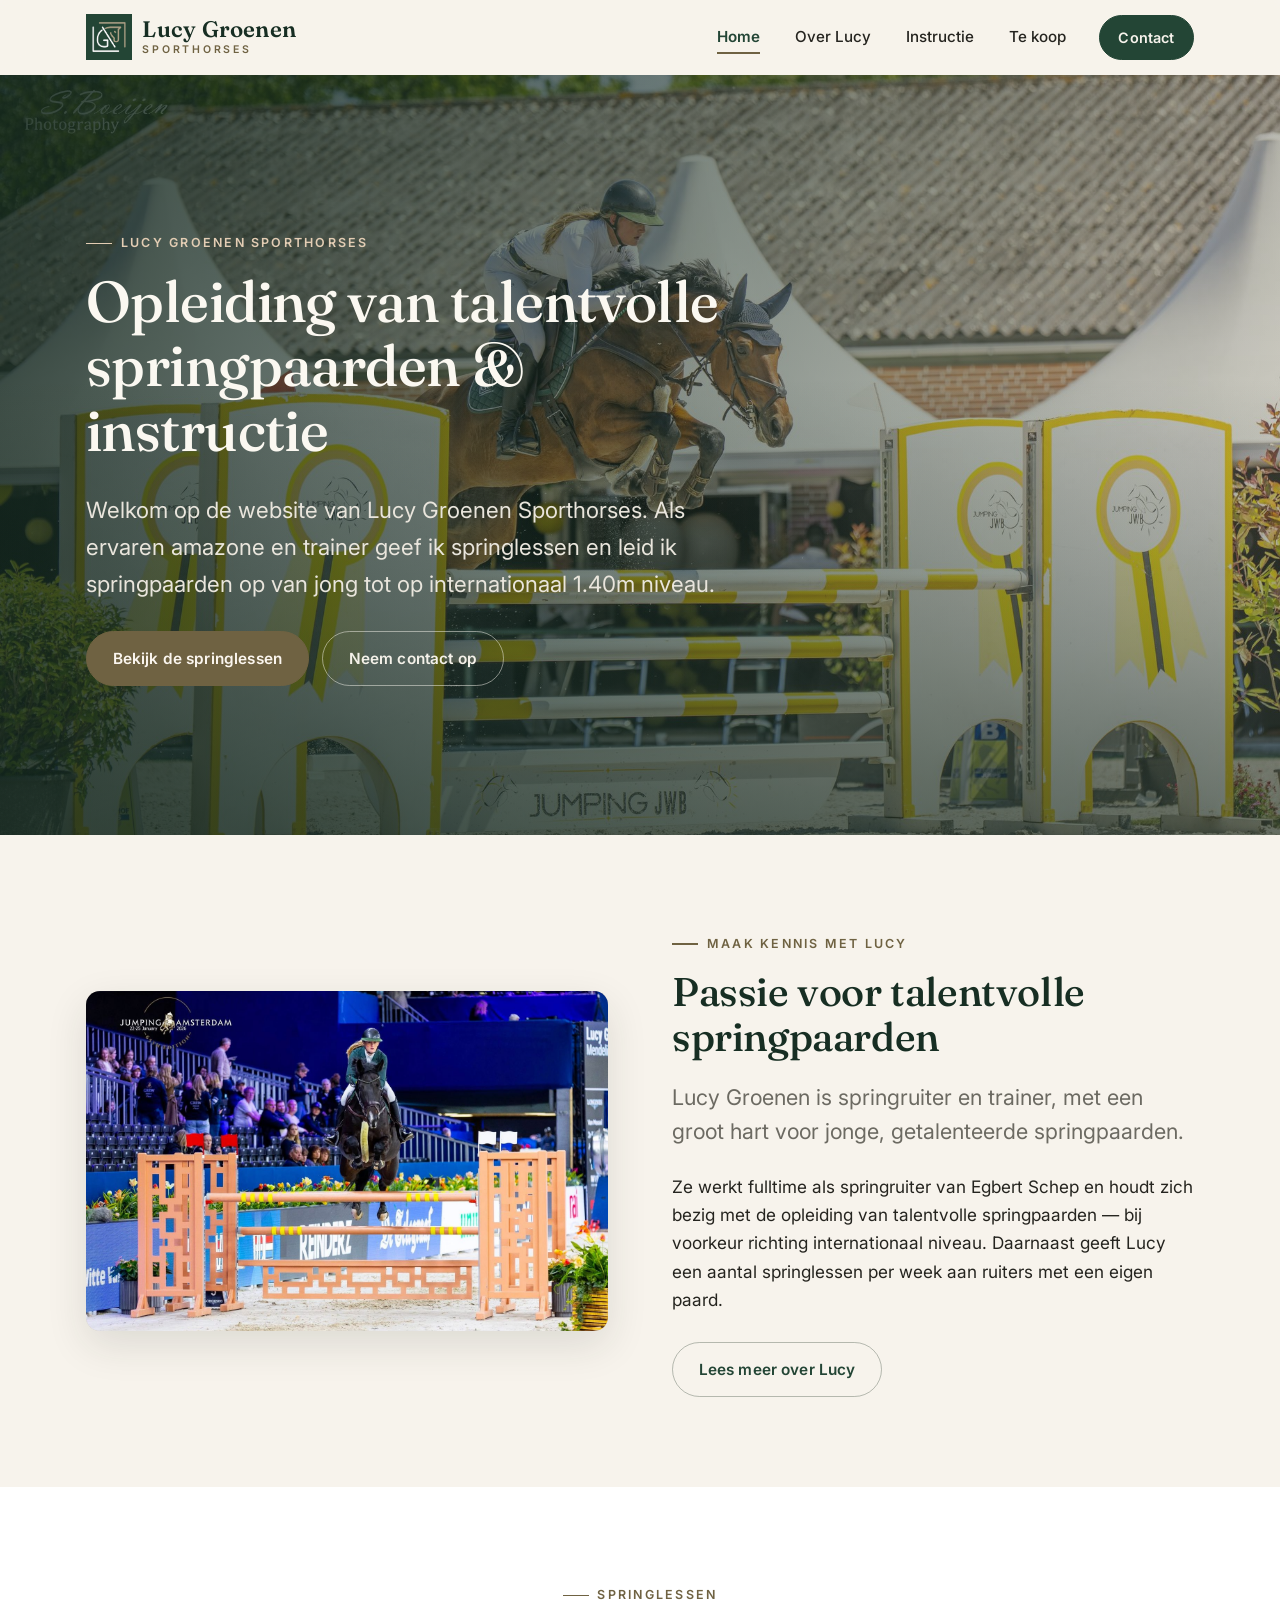
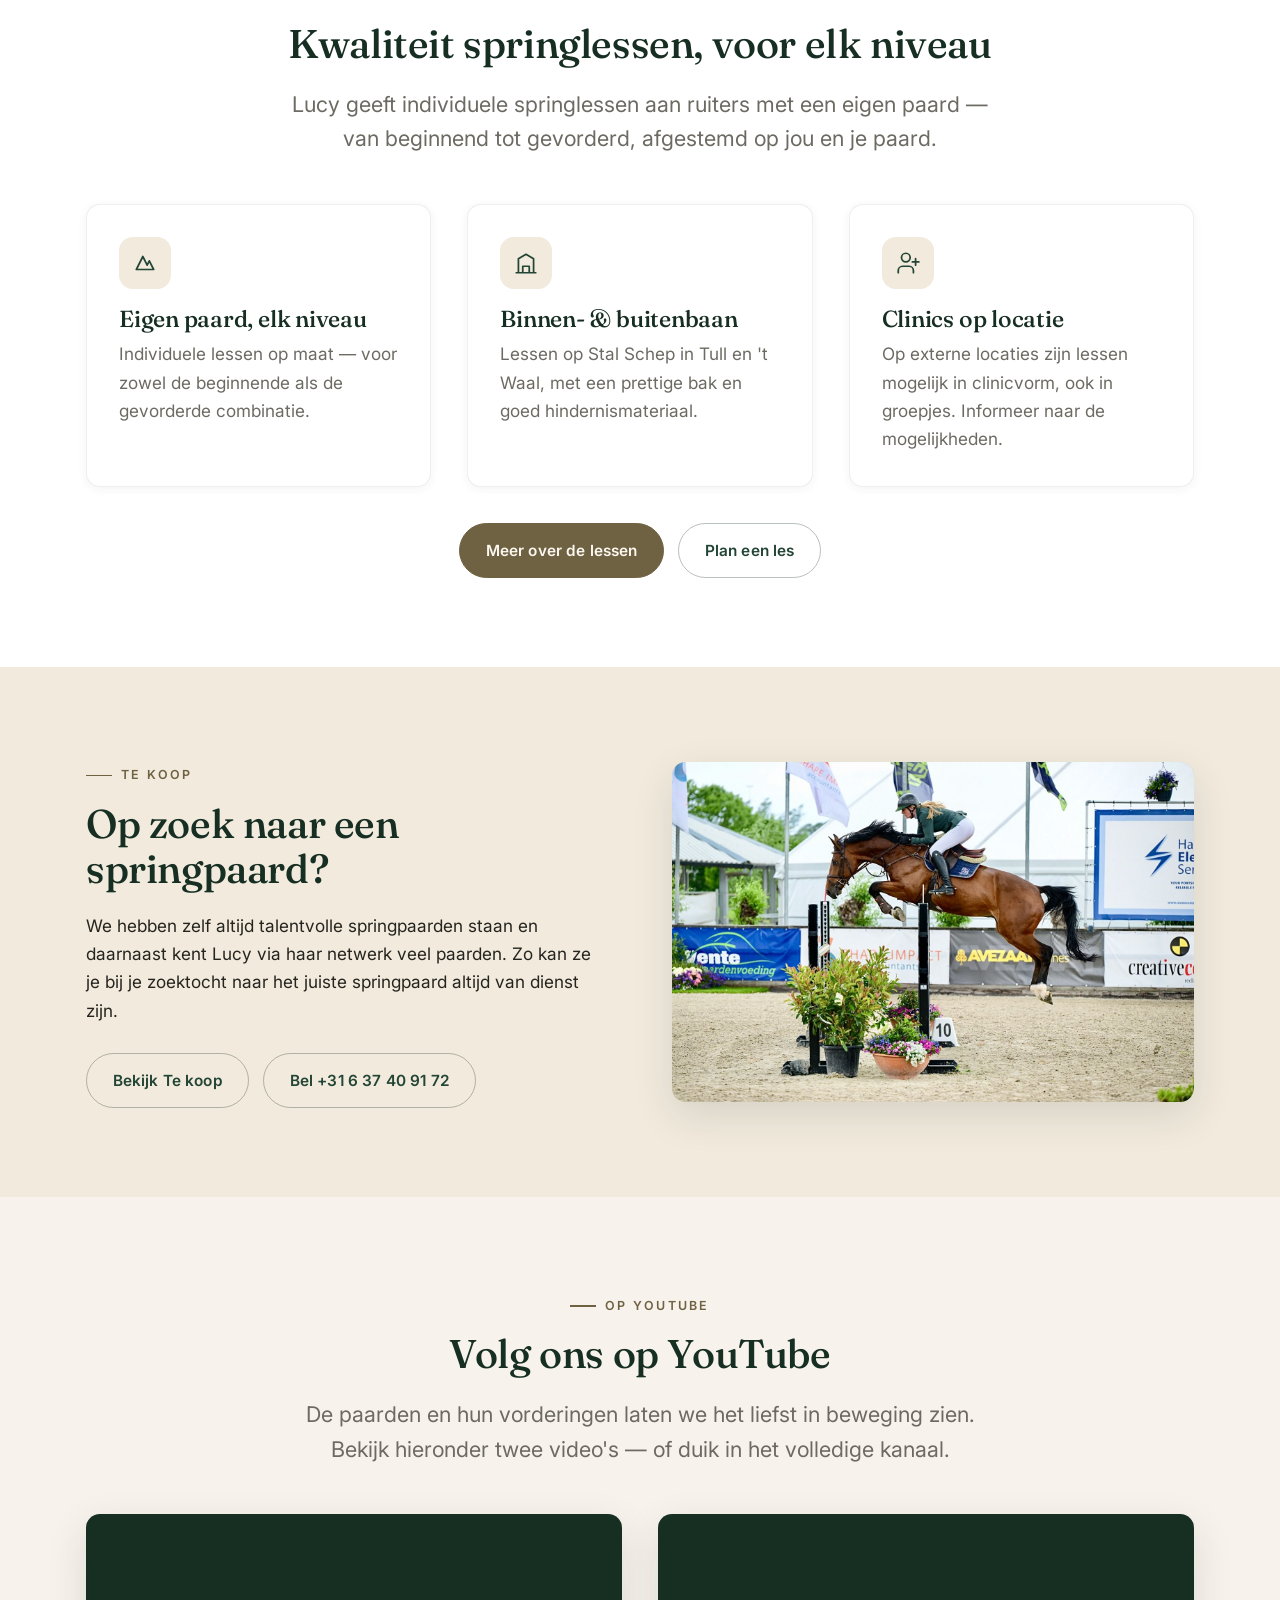
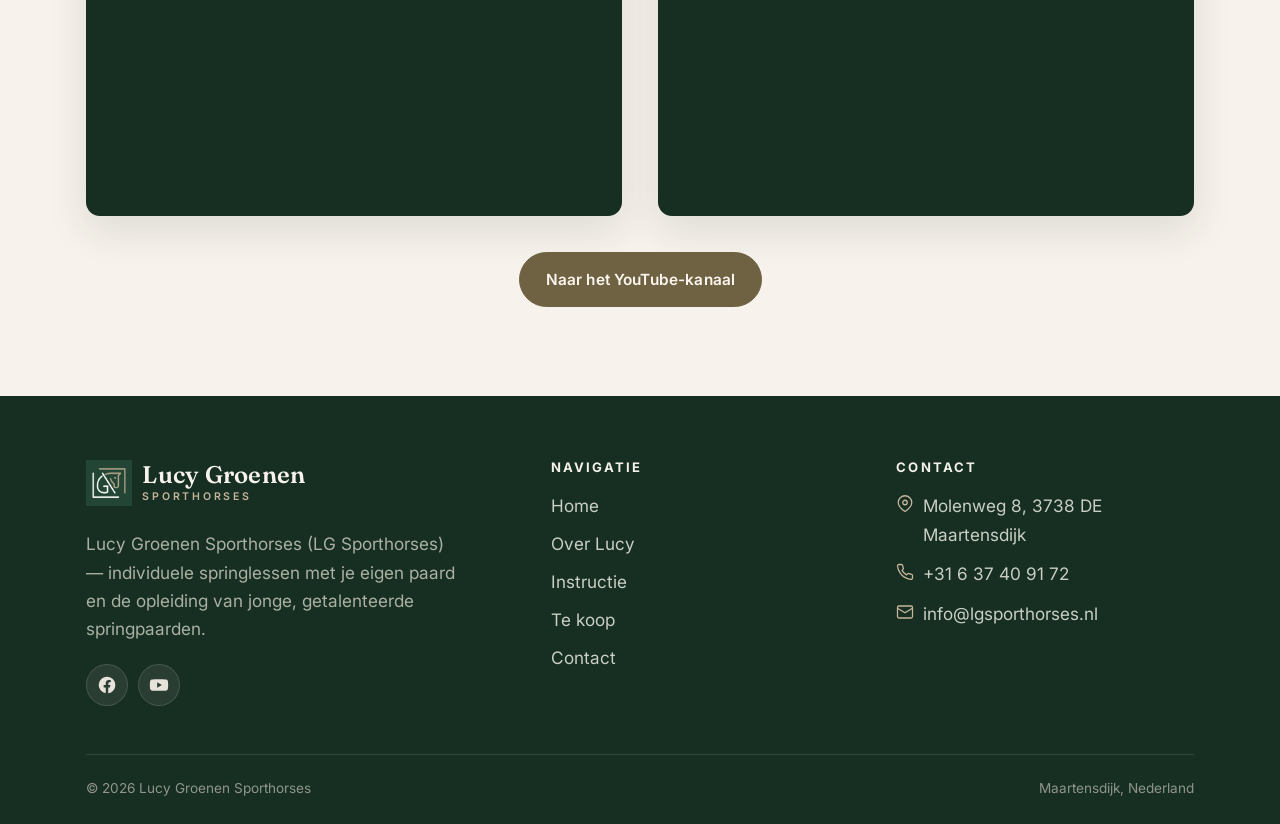
==== index.html @ f98747b1 "Homepagina: twee YouTube-video's ingebed (direct afspeelbaar) YouTube-kaart vervangen door een 'Volg" ====
<!DOCTYPE html>
<html lang="nl">
<head>
  <meta charset="UTF-8" />
  <meta name="viewport" content="width=device-width, initial-scale=1.0" />
  <title>Lucy Groenen Sporthorses — Springlessen met je eigen paard</title>
  <meta name="description" content="Lucy Groenen Sporthorses (LG Sporthorses): individuele springlessen voor ruiters met een eigen paard, op elk niveau. Lessen op Stal Schep in Tull en 't Waal en clinics op locatie." />
  <meta name="theme-color" content="#234535" />
  <link rel="icon" type="image/png" sizes="64x64" href="images/favicon-64.png" />
  <link rel="icon" type="image/png" sizes="512x512" href="images/icon-512.png" />
  <link rel="apple-touch-icon" href="images/apple-touch-icon.png" />
  <script>document.documentElement.classList.add("js");</script>
  <link rel="preconnect" href="https://fonts.googleapis.com" />
  <link rel="preconnect" href="https://fonts.gstatic.com" crossorigin />
  <link href="https://fonts.googleapis.com/css2?family=Fraunces:opsz,wght@9..144,400;9..144,500;9..144,600&family=Inter:wght@400;500;600;700&display=swap" rel="stylesheet" />
  <link rel="stylesheet" href="css/style.css" />
</head>
<body data-page="home">
  <a class="skip-link" href="#main">Direct naar de inhoud</a>

  <!-- ===== Header ===== -->
  <header class="site-header">
    <div class="container">
      <nav class="nav" aria-label="Hoofdnavigatie">
        <a class="brand" href="index.html" aria-label="Lucy Groenen Sporthorses — home">
          <span class="brand__mark"><img src="images/logo-mark.png" alt="" width="46" height="46" /></span>
          <span class="brand__text">
            <span class="brand__name">Lucy Groenen</span>
            <span class="brand__tag">Sporthorses</span>
          </span>
        </a>
        <button class="nav-toggle" aria-expanded="false" aria-controls="primary-nav" aria-label="Menu openen/sluiten">
          <span></span><span></span><span></span>
        </button>
        <ul class="nav-links" id="primary-nav">
          <li><a href="index.html" aria-current="page">Home</a></li>
          <li><a href="over-lucy.html">Over Lucy</a></li>
          <li><a href="instructie.html">Instructie</a></li>
          <li><a href="te-koop.html">Te koop</a></li>
          <li class="nav-cta"><a class="btn" href="contact.html">Contact</a></li>
        </ul>
      </nav>
    </div>
  </header>

  <main id="main">
    <!-- ===== Hero ===== -->
    <section class="hero">
      <div class="hero__bg" aria-hidden="true"></div>
      <div class="container">
        <div class="hero__inner">
          <span class="eyebrow">Lucy Groenen Sporthorses</span>
          <h1>Opleiding van talentvolle springpaarden &amp; instructie</h1>
          <p class="hero__sub">
            Welkom op de website van Lucy Groenen Sporthorses. Als ervaren
            amazone en trainer geef ik springlessen en leid ik springpaarden op
            van jong tot op internationaal 1.40m niveau.
          </p>
          <div class="btn-row">
            <a class="btn btn--leather" href="instructie.html">Bekijk de springlessen</a>
            <a class="btn btn--on-dark btn--ghost" href="contact.html">Neem contact op</a>
          </div>
        </div>
      </div>
    </section>

    <!-- ===== Welkom / kennismaken ===== -->
    <section class="section section--cream">
      <div class="container">
        <div class="split">
          <div class="split__media reveal">
            <img src="images/home-welkom.jpg" alt="Lucy Groenen springt met haar paard" loading="lazy" />
          </div>
          <div class="reveal">
            <span class="eyebrow">Maak kennis met Lucy</span>
            <h2>Passie voor talentvolle springpaarden</h2>
            <p class="lead">
              Lucy Groenen is springruiter en trainer, met een groot hart voor
              jonge, getalenteerde springpaarden.
            </p>
            <p>
              Ze werkt fulltime als springruiter van Egbert Schep en houdt zich
              bezig met de opleiding van talentvolle springpaarden — bij voorkeur
              richting internationaal niveau. Daarnaast geeft Lucy een aantal
              springlessen per week aan ruiters met een eigen paard.
            </p>
            <div class="btn-row">
              <a class="btn btn--ghost" href="over-lucy.html">Lees meer over Lucy</a>
            </div>
          </div>
        </div>
      </div>
    </section>

    <!-- ===== Springlessen (kern) ===== -->
    <section class="section section--paper">
      <div class="container">
        <div class="section-head section-head--center">
          <span class="eyebrow">Springlessen</span>
          <h2>Kwaliteit springlessen, voor elk niveau</h2>
          <p class="lead" style="margin-inline:auto;">
            Lucy geeft individuele springlessen aan ruiters met een eigen paard —
            van beginnend tot gevorderd, afgestemd op jou en je paard.
          </p>
        </div>

        <div class="grid grid--3">
          <div class="card reveal">
            <div class="card__icon" aria-hidden="true">
              <svg viewBox="0 0 24 24" fill="none" stroke="currentColor" stroke-width="1.6" stroke-linecap="round" stroke-linejoin="round"><path d="M4 18 10 6l4 8 2-4 4 8z"/></svg>
            </div>
            <h3>Eigen paard, elk niveau</h3>
            <p>Individuele lessen op maat — voor zowel de beginnende als de gevorderde combinatie.</p>
          </div>
          <div class="card reveal">
            <div class="card__icon" aria-hidden="true">
              <svg viewBox="0 0 24 24" fill="none" stroke="currentColor" stroke-width="1.6" stroke-linecap="round" stroke-linejoin="round"><path d="M3 21h18M5 21V8l7-4 7 4v13M9 21v-6h6v6"/></svg>
            </div>
            <h3>Binnen- &amp; buitenbaan</h3>
            <p>Lessen op Stal Schep in Tull en 't Waal, met een prettige bak en goed hindernismateriaal.</p>
          </div>
          <div class="card reveal">
            <div class="card__icon" aria-hidden="true">
              <svg viewBox="0 0 24 24" fill="none" stroke="currentColor" stroke-width="1.6" stroke-linecap="round" stroke-linejoin="round"><path d="M17 21v-2a4 4 0 0 0-4-4H7a4 4 0 0 0-4 4v2"/><circle cx="10" cy="7" r="4"/><path d="M19 8v6M22 11h-6"/></svg>
            </div>
            <h3>Clinics op locatie</h3>
            <p>Op externe locaties zijn lessen mogelijk in clinicvorm, ook in groepjes. Informeer naar de mogelijkheden.</p>
          </div>
        </div>

        <div class="btn-row" style="justify-content:center;margin-top:2.25rem;">
          <a class="btn btn--leather" href="instructie.html">Meer over de lessen</a>
          <a class="btn btn--ghost" href="contact.html">Plan een les</a>
        </div>
      </div>
    </section>

    <!-- ===== Te koop teaser ===== -->
    <section class="section section--sand">
      <div class="container">
        <div class="split">
          <div class="reveal">
            <span class="eyebrow">Te koop</span>
            <h2>Op zoek naar een springpaard?</h2>
            <p>
              We hebben zelf altijd talentvolle springpaarden staan en daarnaast
              kent Lucy via haar netwerk veel paarden. Zo kan ze je bij je
              zoektocht naar het juiste springpaard altijd van dienst zijn.
            </p>
            <div class="btn-row">
              <a class="btn btn--ghost" href="te-koop.html">Bekijk Te koop</a>
              <a class="btn btn--ghost" href="tel:+31637409172">Bel +31 6 37 40 91 72</a>
            </div>
          </div>
          <div class="split__media reveal">
            <img src="images/springpaard.jpg" alt="Springpaard van Lucy Groenen Sporthorses" loading="lazy" />
          </div>
        </div>
      </div>
    </section>

    <!-- ===== Video's (YouTube) ===== -->
    <section class="section section--cream">
      <div class="container">
        <div class="section-head section-head--center">
          <span class="eyebrow">Op YouTube</span>
          <h2>Volg ons op YouTube</h2>
          <p class="lead" style="margin-inline:auto;">
            De paarden en hun vorderingen laten we het liefst in beweging zien.
            Bekijk hieronder twee video's — of duik in het volledige kanaal.
          </p>
        </div>
        <div class="grid grid--2">
          <div class="video-embed reveal">
            <iframe src="https://www.youtube-nocookie.com/embed/VXuK4ee8dn8" title="Video van Lucy Groenen Sporthorses" loading="lazy" allow="accelerometer; autoplay; clipboard-write; encrypted-media; gyroscope; picture-in-picture; web-share" referrerpolicy="strict-origin-when-cross-origin" allowfullscreen></iframe>
          </div>
          <div class="video-embed reveal">
            <iframe src="https://www.youtube-nocookie.com/embed/q7jptdClMPs" title="Video van Lucy Groenen Sporthorses" loading="lazy" allow="accelerometer; autoplay; clipboard-write; encrypted-media; gyroscope; picture-in-picture; web-share" referrerpolicy="strict-origin-when-cross-origin" allowfullscreen></iframe>
          </div>
        </div>
        <div class="btn-row" style="justify-content:center;margin-top:2.25rem;">
          <a class="btn btn--leather" href="https://www.youtube.com/channel/UCxO1YDBC5WBD7Ddj9EsSTlw" target="_blank" rel="noopener">Naar het YouTube-kanaal</a>
        </div>
      </div>
    </section>
  </main>

  <!-- ===== Footer ===== -->
  <footer class="site-footer">
    <div class="container">
      <div class="footer-grid">
        <div class="footer-about">
          <span class="brand">
            <span class="brand__mark"><img src="images/logo-mark.png" alt="" width="46" height="46" /></span>
            <span class="brand__text">
              <span class="brand__name">Lucy Groenen</span>
              <span class="brand__tag">Sporthorses</span>
            </span>
          </span>
          <p>
            Lucy Groenen Sporthorses (LG Sporthorses) — individuele springlessen
            met je eigen paard en de opleiding van jonge, getalenteerde
            springpaarden.
          </p>
          <div class="socials">
            <a href="https://www.facebook.com/lucy.groenen" target="_blank" rel="noopener" aria-label="Facebook">
              <svg viewBox="0 0 24 24" fill="currentColor"><path d="M22 12a10 10 0 1 0-11.5 9.9v-7H8v-2.9h2.5V9.8c0-2.5 1.5-3.9 3.8-3.9 1.1 0 2.2.2 2.2.2v2.5h-1.300000000000001c-1.2 0-1.6.8-1.6 1.6v1.9H16l-.4 2.9h-2.1v7A10 10 0 0 0 22 12z"/></svg>
            </a>
            <a href="https://www.youtube.com/channel/UCxO1YDBC5WBD7Ddj9EsSTlw" target="_blank" rel="noopener" aria-label="YouTube">
              <svg viewBox="0 0 24 24" fill="currentColor"><path d="M23 12s0-3.2-.4-4.7a2.5 2.5 0 0 0-1.8-1.8C19.3 5 12 5 12 5s-7.3 0-8.8.5A2.5 2.5 0 0 0 1.4 7.3C1 8.8 1 12 1 12s0 3.2.4 4.7a2.5 2.5 0 0 0 1.8 1.8C4.7 19 12 19 12 19s7.3 0 8.8-.5a2.5 2.5 0 0 0 1.8-1.8C23 15.2 23 12 23 12zM9.8 15.3V8.7l5.7 3.3-5.7 3.3z"/></svg>
            </a>
          </div>
        </div>

        <div>
          <h4>Navigatie</h4>
          <ul class="footer-list">
            <li><a href="index.html">Home</a></li>
            <li><a href="over-lucy.html">Over Lucy</a></li>
            <li><a href="instructie.html">Instructie</a></li>
            <li><a href="te-koop.html">Te koop</a></li>
            <li><a href="contact.html">Contact</a></li>
          </ul>
        </div>

        <div>
          <h4>Contact</h4>
          <div class="footer-contact">
            <a href="https://maps.google.com/?q=Molenweg+8,+3738+DE+Maartensdijk" target="_blank" rel="noopener">
              <svg viewBox="0 0 24 24" fill="none" stroke="currentColor" stroke-width="1.7" stroke-linecap="round" stroke-linejoin="round"><path d="M21 10c0 6-9 12-9 12s-9-6-9-12a9 9 0 0 1 18 0z"/><circle cx="12" cy="10" r="3"/></svg>
              <span>Molenweg 8, 3738 DE Maartensdijk</span>
            </a>
            <a href="tel:+31637409172">
              <svg viewBox="0 0 24 24" fill="none" stroke="currentColor" stroke-width="1.7" stroke-linecap="round" stroke-linejoin="round"><path d="M22 16.9v3a2 2 0 0 1-2.2 2 19.8 19.8 0 0 1-8.6-3.1 19.5 19.5 0 0 1-6-6A19.8 19.8 0 0 1 2 4.2 2 2 0 0 1 4 2h3a2 2 0 0 1 2 1.7c.1 1 .4 1.9.7 2.8a2 2 0 0 1-.5 2.1L8 9.8a16 16 0 0 0 6 6l1.2-1.2a2 2 0 0 1 2.1-.5c.9.3 1.8.6 2.8.7a2 2 0 0 1 1.9 2.1z"/></svg>
              <span>+31 6 37 40 91 72</span>
            </a>
            <a href="mailto:info@lgsporthorses.nl">
              <svg viewBox="0 0 24 24" fill="none" stroke="currentColor" stroke-width="1.7" stroke-linecap="round" stroke-linejoin="round"><rect x="2" y="4" width="20" height="16" rx="2"/><path d="m22 7-10 6L2 7"/></svg>
              <span>info@lgsporthorses.nl</span>
            </a>
          </div>
        </div>
      </div>

      <div class="footer-bottom">
        <span>&copy; <span id="year">2026</span> Lucy Groenen Sporthorses</span>
        <span>Maartensdijk, Nederland</span>
      </div>
    </div>
  </footer>

  <script src="js/main.js"></script>
</body>
</html>
---- css/style.css ----
/* =================================================================
   Lucy Groenen — Sporthorses
   Fris, modern, rustig palet passend bij de paardensport
   ================================================================= */

/* ---------- Design tokens ---------- */
:root {
  /* Kleuren — rustig, natuurlijk paardensport-palet */
  --cream:       #F7F3EC;
  --cream-2:     #F1EADD;
  --paper:       #FFFFFF;
  --sand:        #E8DDCB;
  --sand-deep:   #D8C7AC;

  /* Merkkleuren — afgeleid uit het LG Sporthorses logo */
  --forest:      #234535;   /* merkgroen (PANTONE 3435 C) */
  --forest-700:  #1E3B2D;
  --forest-900:  #172E23;
  --sage:        #6E8270;
  --sage-soft:   #AFBCA6;

  --gold:        #B0A287;   /* merkgoud / zand (PANTONE 2324 C) */
  --gold-ink:    #6F6242;   /* donkerder goud — leesbaar voor tekst/links */
  --gold-btn:    #7C6E4D;   /* accentknop met witte tekst */
  /* aliassen zodat bestaande regels het merkgoud gebruiken */
  --leather:     #6F6242;
  --leather-600: #5C5236;

  --ink:         #25241F;
  --muted:       #6C6A62;
  --line:        rgba(37, 36, 31, 0.12);
  --line-soft:   rgba(37, 36, 31, 0.07);

  /* Typografie */
  --font-head: "Fraunces", "Cormorant Garamond", Georgia, "Times New Roman", serif;
  --font-body: "Inter", -apple-system, BlinkMacSystemFont, "Segoe UI", Roboto, Helvetica, Arial, sans-serif;

  /* Maatvoering */
  --maxw: 1180px;
  --gap: clamp(1.25rem, 3vw, 2.25rem);
  --radius: 14px;
  --radius-sm: 10px;
  --shadow-sm: 0 2px 10px rgba(34, 43, 36, 0.06);
  --shadow-md: 0 14px 40px rgba(34, 43, 36, 0.12);
  --shadow-lg: 0 26px 60px rgba(34, 43, 36, 0.18);

  --ease: cubic-bezier(0.22, 0.61, 0.36, 1);
}

/* ---------- Reset / base ---------- */
*,
*::before,
*::after { box-sizing: border-box; }

html {
  scroll-behavior: smooth;
  -webkit-text-size-adjust: 100%;
}

body {
  margin: 0;
  font-family: var(--font-body);
  color: var(--ink);
  background: var(--cream);
  line-height: 1.65;
  font-size: clamp(1rem, 0.96rem + 0.2vw, 1.075rem);
  -webkit-font-smoothing: antialiased;
  text-rendering: optimizeLegibility;
}

img { max-width: 100%; display: block; height: auto; }

a { color: var(--leather-600); text-decoration: none; transition: color 0.2s var(--ease); }
a:hover { color: var(--forest); }

h1, h2, h3, h4 {
  font-family: var(--font-head);
  font-weight: 500;
  line-height: 1.12;
  letter-spacing: -0.01em;
  color: var(--forest-900);
  margin: 0 0 0.5em;
}

h1 { font-size: clamp(2.1rem, 1.5rem + 3vw, 3.6rem); }
h2 { font-size: clamp(1.7rem, 1.2rem + 1.8vw, 2.5rem); }
h3 { font-size: clamp(1.2rem, 1.05rem + 0.6vw, 1.45rem); }

p { margin: 0 0 1.1em; }
p:last-child { margin-bottom: 0; }

:focus-visible {
  outline: 3px solid var(--sage);
  outline-offset: 3px;
  border-radius: 4px;
}

/* ---------- Layout helpers ---------- */
.container {
  width: 100%;
  max-width: var(--maxw);
  margin-inline: auto;
  padding-inline: clamp(1.1rem, 4vw, 2.25rem);
}

.section { padding-block: clamp(3.25rem, 7vw, 6rem); }
.section--tight { padding-block: clamp(2.25rem, 4vw, 3.5rem); }
.section--cream { background: var(--cream); }
.section--paper { background: var(--paper); }
.section--sand  { background: var(--cream-2); }
.section--forest {
  background: var(--forest-700);
  color: #EAE7DE;
}
.section--forest h1,
.section--forest h2,
.section--forest h3 { color: #FBF8F1; }

.eyebrow {
  display: inline-flex;
  align-items: center;
  gap: 0.55rem;
  font-family: var(--font-body);
  font-size: 0.78rem;
  font-weight: 600;
  letter-spacing: 0.18em;
  text-transform: uppercase;
  color: var(--leather);
  margin-bottom: 1rem;
}
.eyebrow::before {
  content: "";
  width: 26px;
  height: 1.5px;
  background: var(--leather);
  display: inline-block;
}
.section--forest .eyebrow { color: var(--sage-soft); }
.section--forest .eyebrow::before { background: var(--sage-soft); }

.lead {
  font-size: clamp(1.1rem, 1rem + 0.55vw, 1.35rem);
  color: var(--muted);
  line-height: 1.6;
  max-width: 60ch;
}
.section--forest .lead { color: #CDD3C7; }

.section-head { max-width: 64ch; margin-bottom: clamp(2rem, 4vw, 3rem); }
.section-head--center { margin-inline: auto; text-align: center; }
.section-head--center .eyebrow { justify-content: center; }

/* ---------- Buttons ---------- */
.btn {
  --btn-bg: var(--forest);
  --btn-fg: #F7F3EC;
  display: inline-flex;
  align-items: center;
  justify-content: center;
  gap: 0.55rem;
  padding: 0.85rem 1.6rem;
  font-family: var(--font-body);
  font-weight: 600;
  font-size: 0.96rem;
  letter-spacing: 0.01em;
  color: var(--btn-fg);
  background: var(--btn-bg);
  border: 1.5px solid var(--btn-bg);
  border-radius: 999px;
  cursor: pointer;
  transition: transform 0.2s var(--ease), box-shadow 0.2s var(--ease),
              background 0.2s var(--ease), color 0.2s var(--ease);
  will-change: transform;
}
.btn:hover {
  transform: translateY(-2px);
  box-shadow: var(--shadow-md);
  color: var(--btn-fg);
}
.btn:active { transform: translateY(0); }

.btn--leather { --btn-bg: var(--leather); --btn-fg: #FBF6EF; }
.btn--leather:hover { background: var(--leather-600); border-color: var(--leather-600); }

.btn--ghost {
  --btn-fg: var(--forest);
  background: transparent;
  border-color: rgba(59, 74, 61, 0.35);
}
.btn--ghost:hover {
  background: var(--forest);
  color: #F7F3EC;
  border-color: var(--forest);
}

.btn--light {
  --btn-bg: #F7F3EC;
  --btn-fg: var(--forest-900);
}
.btn--on-dark.btn--ghost {
  --btn-fg: #F4F1E9;
  border-color: rgba(244, 241, 233, 0.5);
}
.btn--on-dark.btn--ghost:hover {
  background: #F4F1E9;
  color: var(--forest-900);
}

.btn-row {
  display: flex;
  flex-wrap: wrap;
  gap: 0.85rem;
  margin-top: 1.75rem;
}

/* ---------- Header / navigation ---------- */
.site-header {
  position: sticky;
  top: 0;
  z-index: 100;
  background: rgba(247, 243, 236, 0.82);
  backdrop-filter: saturate(160%) blur(12px);
  -webkit-backdrop-filter: saturate(160%) blur(12px);
  border-bottom: 1px solid transparent;
  transition: box-shadow 0.25s var(--ease), border-color 0.25s var(--ease),
              background 0.25s var(--ease);
}
.site-header.is-scrolled {
  box-shadow: 0 6px 24px rgba(34, 43, 36, 0.08);
  border-bottom-color: var(--line-soft);
}

.nav {
  display: flex;
  align-items: center;
  justify-content: space-between;
  gap: 1rem;
  min-height: 74px;
}

.brand {
  display: inline-flex;
  align-items: center;
  gap: 0.65rem;
  line-height: 1;
  color: var(--forest-900);
}
.brand:hover { color: var(--forest-900); }
.brand__mark {
  flex: none;
  width: 46px;
  height: 46px;
  overflow: hidden;
  background: #234535;
}
.brand__mark img { width: 100%; height: 100%; object-fit: cover; display: block; }
.brand__text { display: inline-flex; flex-direction: column; }
.brand__name {
  font-family: var(--font-head);
  font-size: 1.4rem;
  font-weight: 600;
  letter-spacing: 0.01em;
}
.brand__tag {
  font-size: 0.66rem;
  font-weight: 600;
  letter-spacing: 0.26em;
  text-transform: uppercase;
  color: var(--leather);
  margin-top: 5px;
}

.nav-links {
  display: flex;
  align-items: center;
  gap: clamp(0.35rem, 1.4vw, 1.1rem);
  list-style: none;
  margin: 0;
  padding: 0;
}
.nav-links a:not(.btn) {
  position: relative;
  display: inline-block;
  padding: 0.5rem 0.55rem;
  color: var(--ink);
  font-weight: 500;
  font-size: 0.95rem;
}
.nav-links a:not(.btn)::after {
  content: "";
  position: absolute;
  left: 0.55rem;
  right: 0.55rem;
  bottom: 0.2rem;
  height: 2px;
  background: var(--gold-ink);
  transform: scaleX(0);
  transform-origin: left;
  transition: transform 0.25s var(--ease);
}
.nav-links a:not(.btn):hover { color: var(--forest); }
.nav-links a:not(.btn):hover::after,
.nav-links a:not(.btn)[aria-current="page"]::after { transform: scaleX(1); }
.nav-links a:not(.btn)[aria-current="page"] { color: var(--forest); font-weight: 600; }

.nav-cta { margin-left: 0.4rem; }
.nav-cta .btn { padding: 0.6rem 1.15rem; font-size: 0.9rem; }

/* Hamburger */
.nav-toggle {
  display: none;
  flex-direction: column;
  justify-content: center;
  gap: 5px;
  width: 46px;
  height: 46px;
  padding: 0;
  background: transparent;
  border: 1px solid var(--line);
  border-radius: 12px;
  cursor: pointer;
}
.nav-toggle span {
  display: block;
  width: 22px;
  height: 2px;
  margin-inline: auto;
  background: var(--forest-900);
  border-radius: 2px;
  transition: transform 0.25s var(--ease), opacity 0.2s var(--ease);
}
.nav-toggle[aria-expanded="true"] span:nth-child(1) { transform: translateY(7px) rotate(45deg); }
.nav-toggle[aria-expanded="true"] span:nth-child(2) { opacity: 0; }
.nav-toggle[aria-expanded="true"] span:nth-child(3) { transform: translateY(-7px) rotate(-45deg); }

/* ---------- Hero ---------- */
.hero {
  position: relative;
  isolation: isolate;
  display: flex;
  align-items: center;
  min-height: min(86vh, 760px);
  padding-block: clamp(3rem, 8vw, 6rem);
  color: #F6F2EA;
  overflow: hidden;
  background: var(--forest-700);
}
.hero__bg {
  position: absolute;
  inset: 0;
  z-index: -2;
  background-color: var(--forest-700);
  /* Achtergrondfoto: plaats een eigen foto op images/hero.jpg.
     Zonder foto blijft de rustige verloop-achtergrond zichtbaar. */
  background-image:
    linear-gradient(115deg, rgba(20, 40, 31, 0.88) 0%, rgba(23, 45, 35, 0.50) 48%, rgba(176, 162, 135, 0.22) 100%),
    radial-gradient(120% 120% at 80% 10%, rgba(176, 162, 135, 0.28), transparent 55%),
    url("../images/hero.jpg");
  background-size: cover;
  background-position: center 35%;
}
.hero__bg::after {
  /* extra leesbaarheid onderaan */
  content: "";
  position: absolute;
  inset: 0;
  background: linear-gradient(180deg, transparent 40%, rgba(20, 40, 31, 0.60) 100%);
}
.hero__inner { max-width: 42rem; position: relative; z-index: 1; }
.hero h1 { color: #FBF8F1; margin-bottom: 0.5em; }
.hero .eyebrow { color: #E3CDB4; }
.hero .eyebrow::before { background: #E3CDB4; }
.hero__sub {
  font-size: clamp(1.1rem, 1rem + 0.6vw, 1.4rem);
  color: #E9E5DC;
  max-width: 46ch;
  margin-bottom: 0.5rem;
}

/* Pagina-banner (sub-pagina's) */
.page-hero {
  position: relative;
  isolation: isolate;
  color: #F6F2EA;
  background: var(--forest-700);
  padding-block: clamp(3rem, 7vw, 5rem);
  overflow: hidden;
}
.page-hero__bg {
  position: absolute;
  inset: 0;
  z-index: -1;
  background-color: var(--forest-700);
  background-image:
    linear-gradient(120deg, rgba(20, 40, 31, 0.92) 0%, rgba(23, 45, 35, 0.66) 60%, rgba(176, 162, 135, 0.24) 100%),
    url("../images/hero.jpg");
  background-size: cover;
  background-position: center 30%;
}
.page-hero h1 { color: #FBF8F1; }
.page-hero p { color: #E4E0D6; max-width: 56ch; margin: 0; }
.breadcrumb {
  font-size: 0.85rem;
  letter-spacing: 0.04em;
  color: #CBD2C3;
  margin-bottom: 1rem;
}
.breadcrumb a { color: #E3CDB4; }
.breadcrumb a:hover { color: #fff; }

/* ---------- Cards / grids ---------- */
.grid { display: grid; gap: var(--gap); }
.grid--3 { grid-template-columns: repeat(3, 1fr); }
.grid--2 { grid-template-columns: repeat(2, 1fr); }
.grid--4 { grid-template-columns: repeat(4, 1fr); }

.card {
  background: var(--paper);
  border: 1px solid var(--line-soft);
  border-radius: var(--radius);
  padding: clamp(1.5rem, 3vw, 2rem);
  box-shadow: var(--shadow-sm);
  transition: transform 0.25s var(--ease), box-shadow 0.25s var(--ease);
  height: 100%;
}
.card:hover { transform: translateY(-4px); box-shadow: var(--shadow-md); }
.card__icon {
  width: 52px;
  height: 52px;
  display: grid;
  place-items: center;
  border-radius: 14px;
  background: var(--cream-2);
  color: var(--forest);
  margin-bottom: 1.1rem;
}
.card__icon svg { width: 26px; height: 26px; }
.card h3 { margin-bottom: 0.35em; }
.card p { color: var(--muted); }
.card__link {
  display: inline-flex;
  align-items: center;
  gap: 0.4rem;
  margin-top: 1rem;
  font-weight: 600;
  font-size: 0.92rem;
}
.card__link svg { width: 16px; height: 16px; transition: transform 0.2s var(--ease); }
.card__link:hover svg { transform: translateX(3px); }

a.card { color: inherit; }
a.card:hover { color: inherit; }

/* ---------- Split (foto + tekst) ---------- */
.split {
  display: grid;
  grid-template-columns: 1fr 1fr;
  gap: clamp(1.75rem, 5vw, 4rem);
  align-items: center;
}
.split--reverse .split__media { order: 2; }
.split__media {
  position: relative;
  border-radius: var(--radius);
  overflow: hidden;
  box-shadow: var(--shadow-md);
  min-height: 340px;
  background:
    linear-gradient(140deg, rgba(35, 69, 53, 0.16), rgba(176, 162, 135, 0.20)),
    var(--sand);
}
.split__media img { width: 100%; height: 100%; object-fit: cover; position: absolute; inset: 0; }
.split__media .ph-label {
  position: absolute;
  inset: 0;
  display: grid;
  place-content: center;
  text-align: center;
  gap: 0.5rem;
  color: var(--forest);
  opacity: 0.62;
  font-size: 0.85rem;
  letter-spacing: 0.04em;
  padding: 1rem;
}
.split__media .ph-label svg { width: 46px; height: 46px; margin-inline: auto; }

/* Algemene fotoplaceholder */
.media {
  position: relative;
  border-radius: var(--radius);
  overflow: hidden;
  background:
    linear-gradient(140deg, rgba(35, 69, 53, 0.15), rgba(176, 162, 135, 0.16)),
    var(--sand);
  box-shadow: var(--shadow-sm);
  aspect-ratio: 4 / 3;
}
.media img { position: absolute; inset: 0; width: 100%; height: 100%; object-fit: cover; }
.media .ph-label {
  position: absolute; inset: 0;
  display: grid; place-content: center; text-align: center;
  color: var(--forest); opacity: 0.6; gap: 0.4rem;
  font-size: 0.82rem; letter-spacing: 0.04em; padding: 1rem;
}
.media .ph-label svg { width: 40px; height: 40px; margin-inline: auto; }

/* ---------- Feiten / stats ---------- */
.facts {
  display: grid;
  grid-template-columns: repeat(3, 1fr);
  gap: var(--gap);
  text-align: center;
}
.fact__num {
  font-family: var(--font-head);
  font-size: clamp(2.2rem, 1.6rem + 2.4vw, 3.2rem);
  color: var(--leather);
  line-height: 1;
}
.fact__label { color: var(--muted); margin-top: 0.45rem; font-size: 0.95rem; }
.section--forest .fact__num { color: #E3CDB4; }
.section--forest .fact__label { color: #CDD3C7; }

/* ---------- Lijst met vinkjes ---------- */
.ticklist { list-style: none; margin: 1.5rem 0 0; padding: 0; display: grid; gap: 0.85rem; }
.ticklist li { position: relative; padding-left: 2rem; color: var(--ink); }
.ticklist li::before {
  content: "";
  position: absolute;
  left: 0; top: 0.15em;
  width: 1.3rem; height: 1.3rem;
  border-radius: 50%;
  background: var(--sage) url("data:image/svg+xml,%3Csvg xmlns='http://www.w3.org/2000/svg' viewBox='0 0 24 24' fill='none' stroke='%23fff' stroke-width='3' stroke-linecap='round' stroke-linejoin='round'%3E%3Cpolyline points='20 6 9 17 4 12'/%3E%3C/svg%3E") center / 0.8rem no-repeat;
}

/* ---------- Steps (aanpak) ---------- */
.steps { counter-reset: step; display: grid; gap: 1.5rem; }
.step { position: relative; padding-left: 4.25rem; }
.step::before {
  counter-increment: step;
  content: counter(step);
  position: absolute; left: 0; top: -0.1rem;
  width: 3rem; height: 3rem;
  display: grid; place-items: center;
  font-family: var(--font-head);
  font-size: 1.3rem;
  color: var(--forest);
  background: var(--cream-2);
  border: 1px solid var(--line);
  border-radius: 50%;
}
.step h3 { margin-bottom: 0.25em; }
.step p { color: var(--muted); margin: 0; }

/* ---------- Info / contact tegels ---------- */
.info-tile {
  display: flex;
  gap: 1rem;
  align-items: flex-start;
  background: var(--paper);
  border: 1px solid var(--line-soft);
  border-radius: var(--radius);
  padding: 1.4rem 1.5rem;
  box-shadow: var(--shadow-sm);
}
.info-tile__icon {
  flex: none;
  width: 46px; height: 46px;
  display: grid; place-items: center;
  border-radius: 12px;
  background: var(--cream-2);
  color: var(--forest);
}
.info-tile__icon svg { width: 22px; height: 22px; }
.info-tile h3 { font-size: 1.05rem; font-family: var(--font-body); font-weight: 700; margin-bottom: 0.15rem; }
.info-tile a, .info-tile p { color: var(--muted); margin: 0; }
.info-tile a:hover { color: var(--forest); }

/* ---------- Formulier ---------- */
.form-card {
  background: var(--paper);
  border: 1px solid var(--line-soft);
  border-radius: var(--radius);
  padding: clamp(1.5rem, 4vw, 2.5rem);
  box-shadow: var(--shadow-md);
}
.field { margin-bottom: 1.15rem; }
.field label {
  display: block;
  font-weight: 600;
  font-size: 0.92rem;
  margin-bottom: 0.4rem;
  color: var(--forest-900);
}
.field input,
.field textarea {
  width: 100%;
  font: inherit;
  color: var(--ink);
  background: var(--cream);
  border: 1.5px solid var(--line);
  border-radius: var(--radius-sm);
  padding: 0.8rem 0.95rem;
  transition: border-color 0.2s var(--ease), box-shadow 0.2s var(--ease), background 0.2s var(--ease);
}
.field input:focus,
.field textarea:focus {
  outline: none;
  border-color: var(--sage);
  background: var(--paper);
  box-shadow: 0 0 0 4px rgba(126, 144, 117, 0.18);
}
.field textarea { min-height: 140px; resize: vertical; }
.field-row { display: grid; grid-template-columns: 1fr 1fr; gap: 1.15rem; }

.consent {
  display: flex;
  gap: 0.7rem;
  align-items: flex-start;
  font-size: 0.9rem;
  color: var(--muted);
  margin-bottom: 1.3rem;
}
.consent input { margin-top: 0.25rem; width: 1.05rem; height: 1.05rem; accent-color: var(--forest); flex: none; }

.form-note {
  margin-top: 1rem;
  padding: 0.9rem 1.1rem;
  border-radius: var(--radius-sm);
  font-size: 0.92rem;
  display: none;
}
.form-note.is-visible { display: block; }
.form-note--ok { background: rgba(126, 144, 117, 0.16); color: var(--forest-700); border: 1px solid rgba(126, 144, 117, 0.4); }
.form-note--err { background: rgba(156, 107, 69, 0.12); color: var(--leather-600); border: 1px solid rgba(156, 107, 69, 0.35); }

/* ---------- Sponsoren ---------- */
.sponsor-strip {
  display: flex;
  flex-wrap: wrap;
  gap: 0.8rem 1rem;
  justify-content: center;
}
.sponsor-chip {
  display: inline-flex;
  align-items: center;
  padding: 0.6rem 1.15rem;
  border-radius: 999px;
  background: var(--paper);
  border: 1px solid var(--line);
  color: var(--forest-900);
  font-weight: 600;
  font-size: 0.95rem;
  box-shadow: var(--shadow-sm);
  transition: transform 0.2s var(--ease), box-shadow 0.2s var(--ease);
}
.sponsor-chip:hover { transform: translateY(-2px); box-shadow: var(--shadow-md); color: var(--forest-900); }

/* ---------- CTA-band ---------- */
.cta-band {
  background:
    radial-gradient(130% 120% at 15% 0%, rgba(176, 162, 135, 0.30), transparent 55%),
    var(--forest-700);
  color: #F4F1E9;
  border-radius: clamp(16px, 3vw, 26px);
  padding: clamp(2.25rem, 5vw, 3.75rem);
  text-align: center;
}
.cta-band h2 { color: #FBF8F1; }
.cta-band p { color: #DCE0D6; max-width: 52ch; margin-inline: auto; }

/* ---------- YouTube blok ---------- */
.yt-card {
  display: flex;
  flex-wrap: wrap;
  align-items: center;
  gap: clamp(1.25rem, 4vw, 2.5rem);
  background: var(--paper);
  border: 1px solid var(--line-soft);
  border-radius: var(--radius);
  padding: clamp(1.5rem, 4vw, 2.5rem);
  box-shadow: var(--shadow-sm);
}
.yt-card__play {
  flex: none;
  width: 76px; height: 76px;
  display: grid; place-items: center;
  border-radius: 50%;
  background: var(--leather);
  color: #fff;
  box-shadow: var(--shadow-md);
}
.yt-card__play svg { width: 30px; height: 30px; margin-left: 3px; }
.yt-card__body { flex: 1 1 300px; }

/* ---------- Video-embeds (YouTube) ---------- */
.video-embed {
  position: relative;
  aspect-ratio: 16 / 9;
  border-radius: var(--radius);
  overflow: hidden;
  box-shadow: var(--shadow-md);
  background: var(--forest-900);
}
.video-embed iframe { position: absolute; inset: 0; width: 100%; height: 100%; border: 0; }

/* ---------- Footer ---------- */
.site-footer {
  background: var(--forest-900);
  color: #C9CFC3;
  padding-block: clamp(2.75rem, 6vw, 4rem) 1.5rem;
}
.footer-grid {
  display: grid;
  grid-template-columns: 1.4fr 1fr 1fr;
  gap: clamp(1.75rem, 4vw, 3rem);
}
.site-footer h4 {
  color: #F4F1E9;
  font-family: var(--font-body);
  font-size: 0.82rem;
  font-weight: 700;
  letter-spacing: 0.16em;
  text-transform: uppercase;
  margin-bottom: 1.1rem;
}
.site-footer .brand__name { color: #F7F3EC; font-size: 1.5rem; }
.site-footer .brand__tag { color: #C5B69A; }
.site-footer .brand__mark { box-shadow: none; }
.footer-about p { color: #AAB1A2; margin-top: 1rem; max-width: 34ch; }
.footer-list { list-style: none; padding: 0; margin: 0; display: grid; gap: 0.6rem; }
.footer-list a { color: #C9CFC3; }
.footer-list a:hover { color: #fff; }
.footer-contact { display: grid; gap: 0.7rem; }
.footer-contact a, .footer-contact span { color: #C9CFC3; display: inline-flex; gap: 0.55rem; align-items: flex-start; }
.footer-contact svg { width: 18px; height: 18px; flex: none; margin-top: 3px; color: #C5B69A; }

.socials { display: flex; gap: 0.65rem; margin-top: 1.25rem; }
.socials a {
  width: 42px; height: 42px;
  display: grid; place-items: center;
  border-radius: 50%;
  background: rgba(247, 243, 236, 0.08);
  border: 1px solid rgba(247, 243, 236, 0.14);
  color: #E7E3DA;
  transition: background 0.2s var(--ease), transform 0.2s var(--ease);
}
.socials a:hover { background: var(--leather); color: #fff; transform: translateY(-2px); }
.socials svg { width: 20px; height: 20px; }

.footer-bottom {
  margin-top: clamp(2rem, 5vw, 3rem);
  padding-top: 1.4rem;
  border-top: 1px solid rgba(247, 243, 236, 0.12);
  display: flex;
  flex-wrap: wrap;
  gap: 0.5rem 1.5rem;
  justify-content: space-between;
  font-size: 0.85rem;
  color: #8F968A;
}
.footer-bottom a { color: #AAB1A2; }

/* ---------- Utilities ---------- */
.text-center { text-align: center; }
.mt-0 { margin-top: 0; }
.stack > * + * { margin-top: 1.1rem; }
.skip-link {
  position: absolute;
  left: -9999px;
  top: 0;
  background: var(--forest);
  color: #fff;
  padding: 0.7rem 1rem;
  border-radius: 0 0 10px 0;
  z-index: 200;
}
.skip-link:focus { left: 0; color: #fff; }

/* Reveal alleen verbergen wanneer JS actief is (anders blijft alles zichtbaar) */
.js .reveal {
  opacity: 0;
  transform: translateY(18px);
  transition: opacity 0.7s var(--ease), transform 0.7s var(--ease);
}
.js .reveal.is-in { opacity: 1; transform: none; }

/* ---------- Responsive ---------- */
@media (max-width: 900px) {
  .grid--3, .grid--4 { grid-template-columns: repeat(2, 1fr); }
  .facts { grid-template-columns: repeat(3, 1fr); }
}

@media (max-width: 820px) {
  .nav-toggle { display: flex; }
  .nav-cta { margin-left: 0; }
  .nav-links {
    position: fixed;
    inset: 74px 0 auto 0;
    flex-direction: column;
    align-items: stretch;
    gap: 0;
    background: var(--cream);
    border-bottom: 1px solid var(--line);
    box-shadow: var(--shadow-lg);
    padding: 0.5rem 1.1rem 1.25rem;
    max-height: calc(100dvh - 74px);
    overflow-y: auto;
    transform: translateY(-12px);
    opacity: 0;
    pointer-events: none;
    transition: transform 0.25s var(--ease), opacity 0.25s var(--ease);
  }
  .nav-links.is-open { transform: none; opacity: 1; pointer-events: auto; }
  .nav-links a:not(.btn) {
    padding: 0.95rem 0.5rem;
    border-bottom: 1px solid var(--line-soft);
    font-size: 1.05rem;
  }
  .nav-links a:not(.btn)::after { display: none; }
  .nav-links li:last-child { margin-top: 0.75rem; }
  .nav-links .btn { width: 100%; }
}

@media (max-width: 680px) {
  .split { grid-template-columns: 1fr; }
  .split--reverse .split__media { order: 0; }
  .grid--2, .grid--3, .grid--4 { grid-template-columns: 1fr; }
  .facts { grid-template-columns: 1fr; gap: 1.75rem; }
  .field-row { grid-template-columns: 1fr; }
  .footer-grid { grid-template-columns: 1fr; }
  .footer-bottom { justify-content: flex-start; }
}

@media (prefers-reduced-motion: reduce) {
  html { scroll-behavior: auto; }
  *, *::before, *::after {
    animation-duration: 0.001ms !important;
    transition-duration: 0.001ms !important;
  }
  .js .reveal { opacity: 1; transform: none; }
}
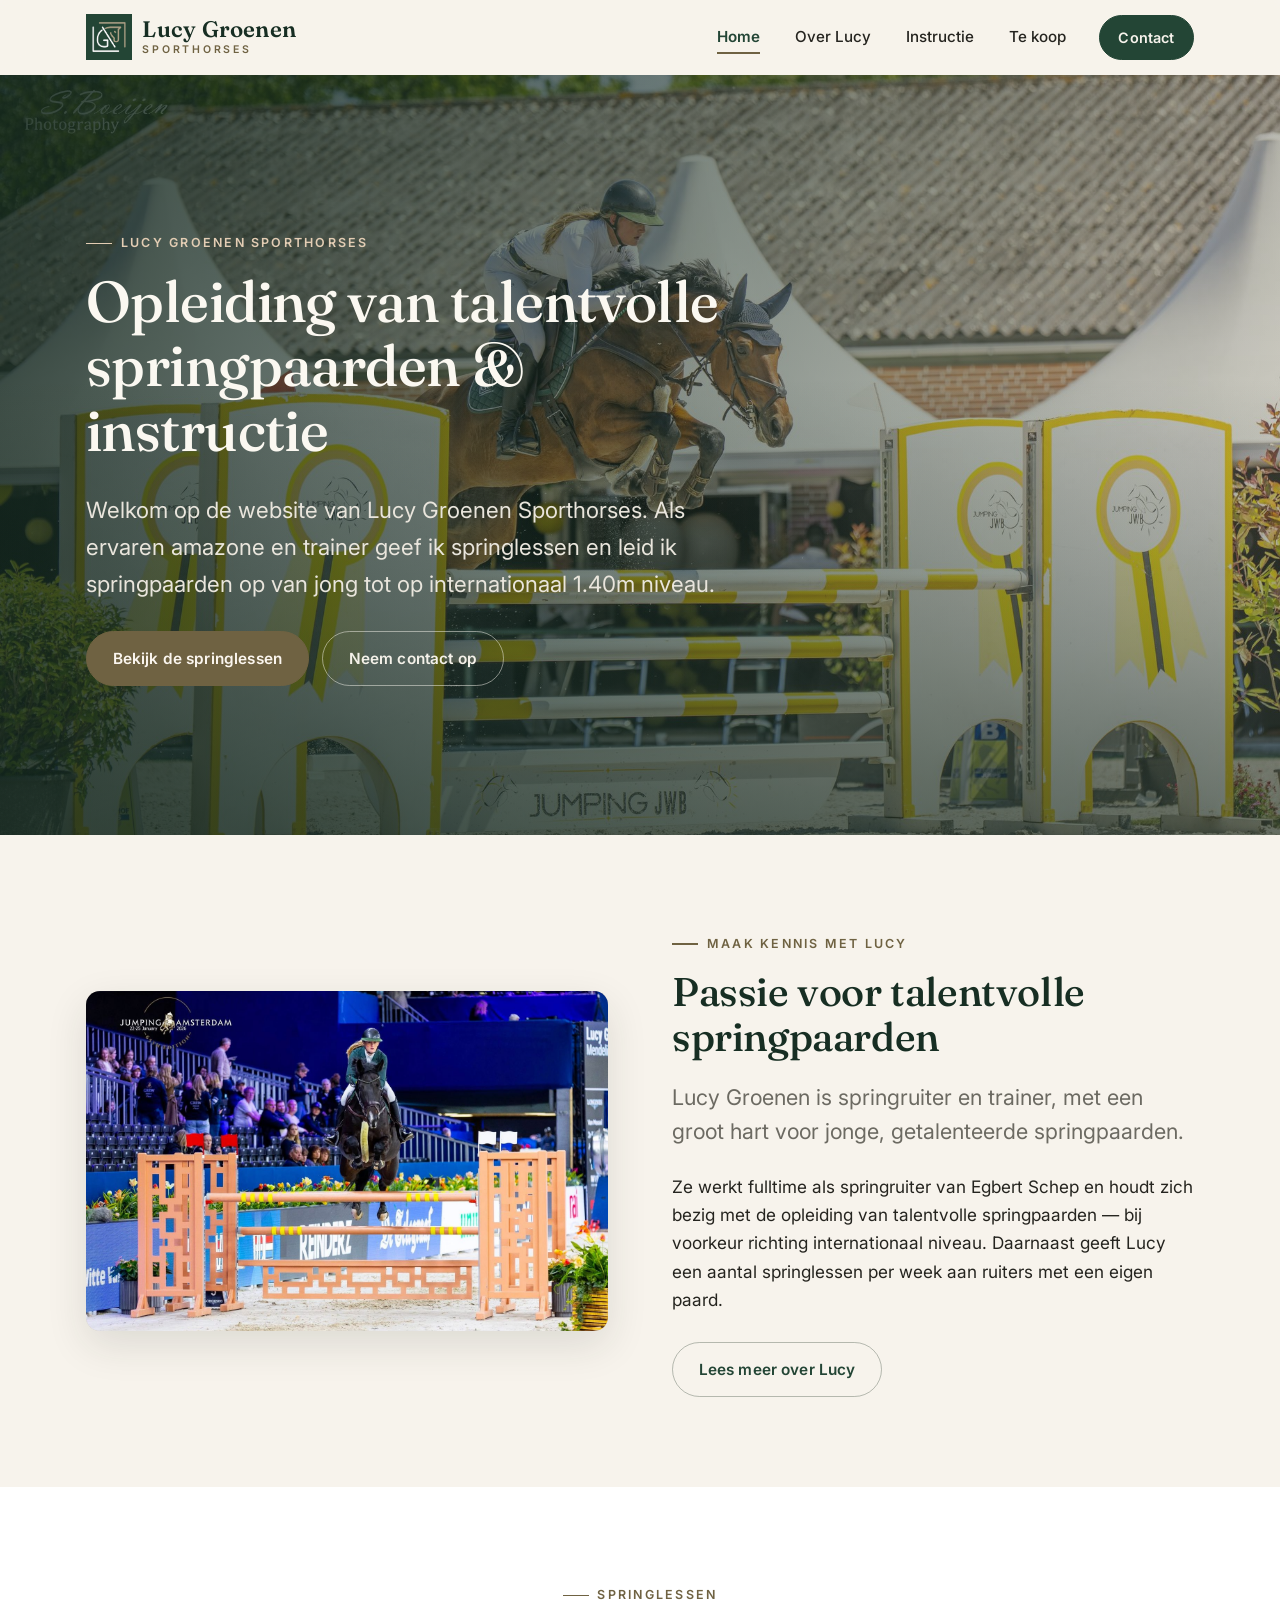
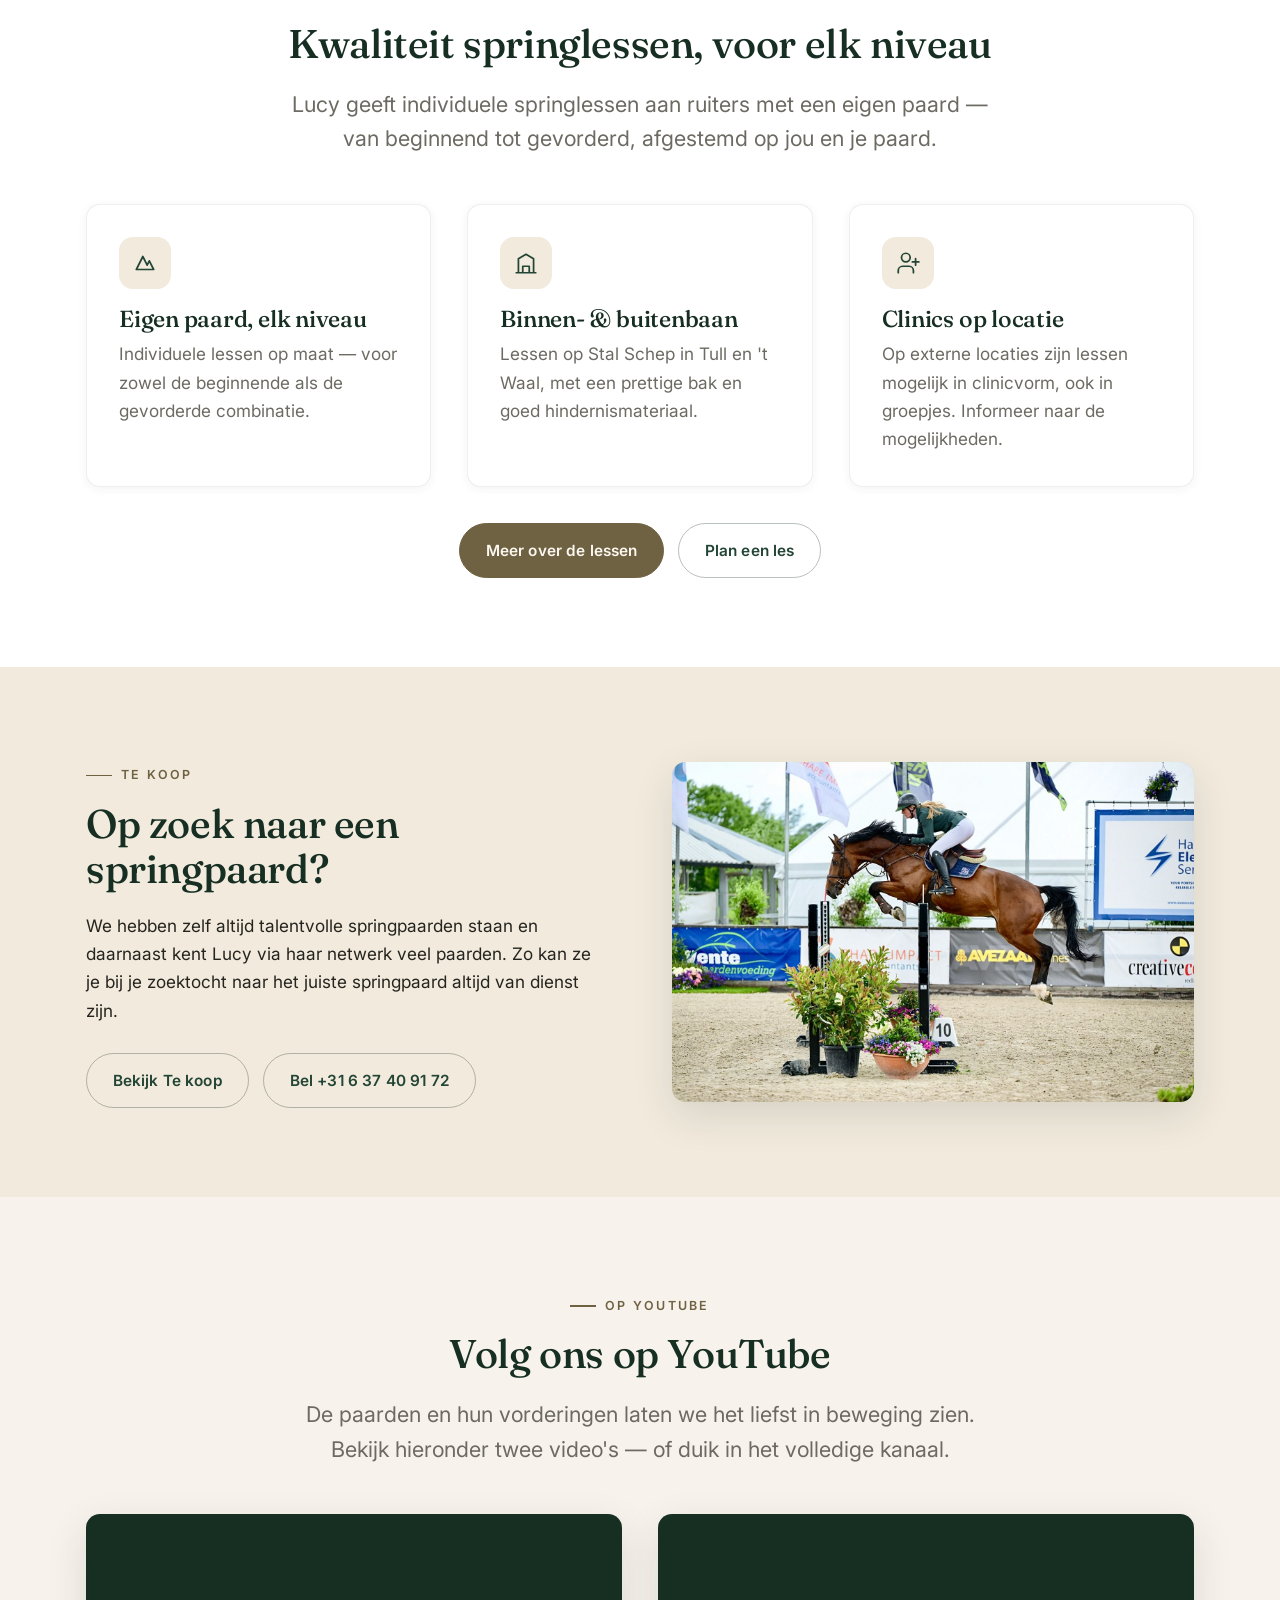
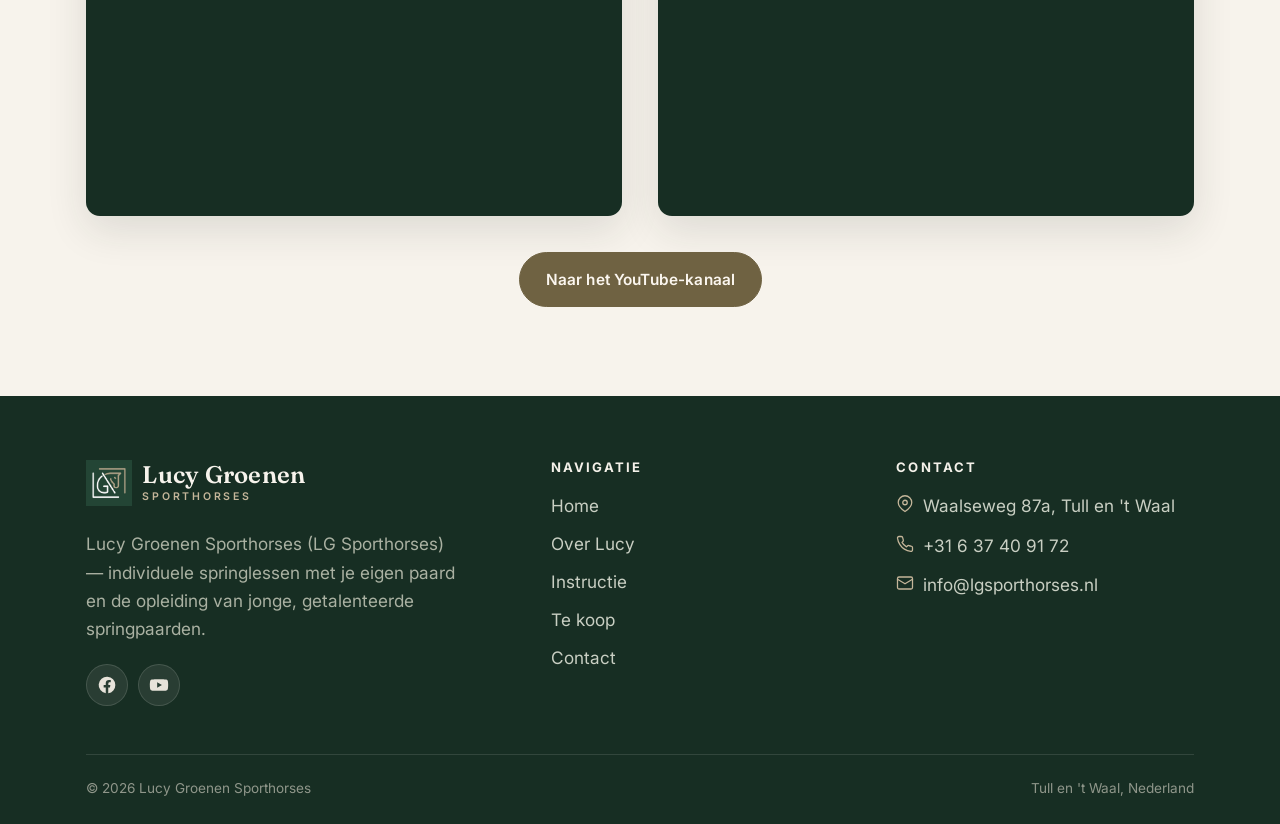
==== commit 718f91bc: "SEO-teksten bijgewerkt en lesadres gewijzigd Titels Home/Over Lucy/Instructie naar 'LG Sporthorses';" ====
--- a/index.html
+++ b/index.html
@@ -3,8 +3,8 @@
 <head>
   <meta charset="UTF-8" />
   <meta name="viewport" content="width=device-width, initial-scale=1.0" />
-  <title>Lucy Groenen Sporthorses — Springlessen met je eigen paard</title>
-  <meta name="description" content="Lucy Groenen Sporthorses (LG Sporthorses): individuele springlessen voor ruiters met een eigen paard, op elk niveau. Lessen op Stal Schep in Tull en 't Waal en clinics op locatie." />
+  <title>LG Sporthorses - Talentvolle springpaarden en instructie</title>
+  <meta name="description" content="Lucy Groenen Sporthorses (LG Sporthorses): opleiding van talentvolle springpaarden en individuele springlessen op elk niveau. Lessen op Stal Schep in Tull en 't Waal en clinics op locatie." />
   <meta name="theme-color" content="#234535" />
   <link rel="icon" type="image/png" sizes="64x64" href="images/favicon-64.png" />
   <link rel="icon" type="image/png" sizes="512x512" href="images/icon-512.png" />
@@ -226,9 +226,9 @@
         <div>
           <h4>Contact</h4>
           <div class="footer-contact">
-            <a href="https://maps.google.com/?q=Molenweg+8,+3738+DE+Maartensdijk" target="_blank" rel="noopener">
+            <a href="https://maps.google.com/?q=Waalseweg+87a,+Tull+en+'t+Waal" target="_blank" rel="noopener">
               <svg viewBox="0 0 24 24" fill="none" stroke="currentColor" stroke-width="1.7" stroke-linecap="round" stroke-linejoin="round"><path d="M21 10c0 6-9 12-9 12s-9-6-9-12a9 9 0 0 1 18 0z"/><circle cx="12" cy="10" r="3"/></svg>
-              <span>Molenweg 8, 3738 DE Maartensdijk</span>
+              <span>Waalseweg 87a, Tull en 't Waal</span>
             </a>
             <a href="tel:+31637409172">
               <svg viewBox="0 0 24 24" fill="none" stroke="currentColor" stroke-width="1.7" stroke-linecap="round" stroke-linejoin="round"><path d="M22 16.9v3a2 2 0 0 1-2.2 2 19.8 19.8 0 0 1-8.6-3.1 19.5 19.5 0 0 1-6-6A19.8 19.8 0 0 1 2 4.2 2 2 0 0 1 4 2h3a2 2 0 0 1 2 1.7c.1 1 .4 1.9.7 2.8a2 2 0 0 1-.5 2.1L8 9.8a16 16 0 0 0 6 6l1.2-1.2a2 2 0 0 1 2.1-.5c.9.3 1.8.6 2.8.7a2 2 0 0 1 1.9 2.1z"/></svg>
@@ -244,7 +244,7 @@
 
       <div class="footer-bottom">
         <span>&copy; <span id="year">2026</span> Lucy Groenen Sporthorses</span>
-        <span>Maartensdijk, Nederland</span>
+        <span>Tull en 't Waal, Nederland</span>
       </div>
     </div>
   </footer>
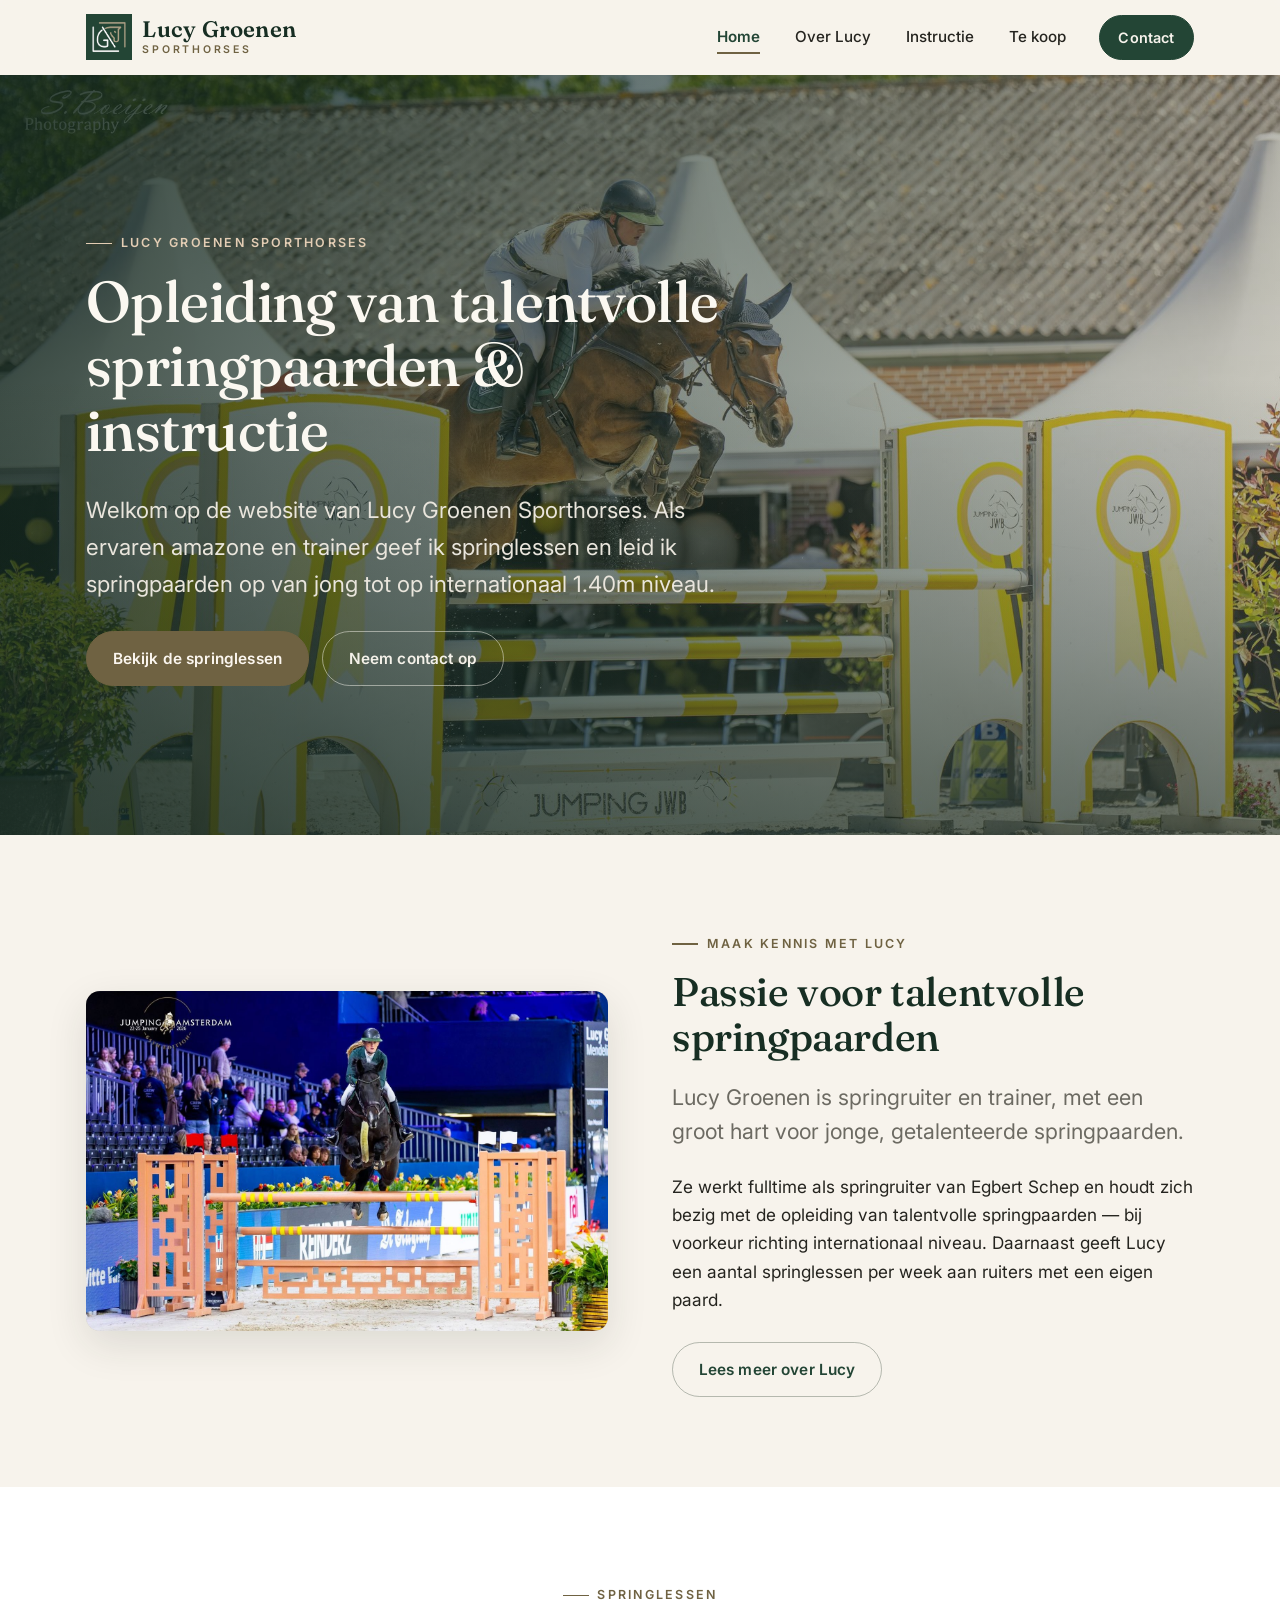
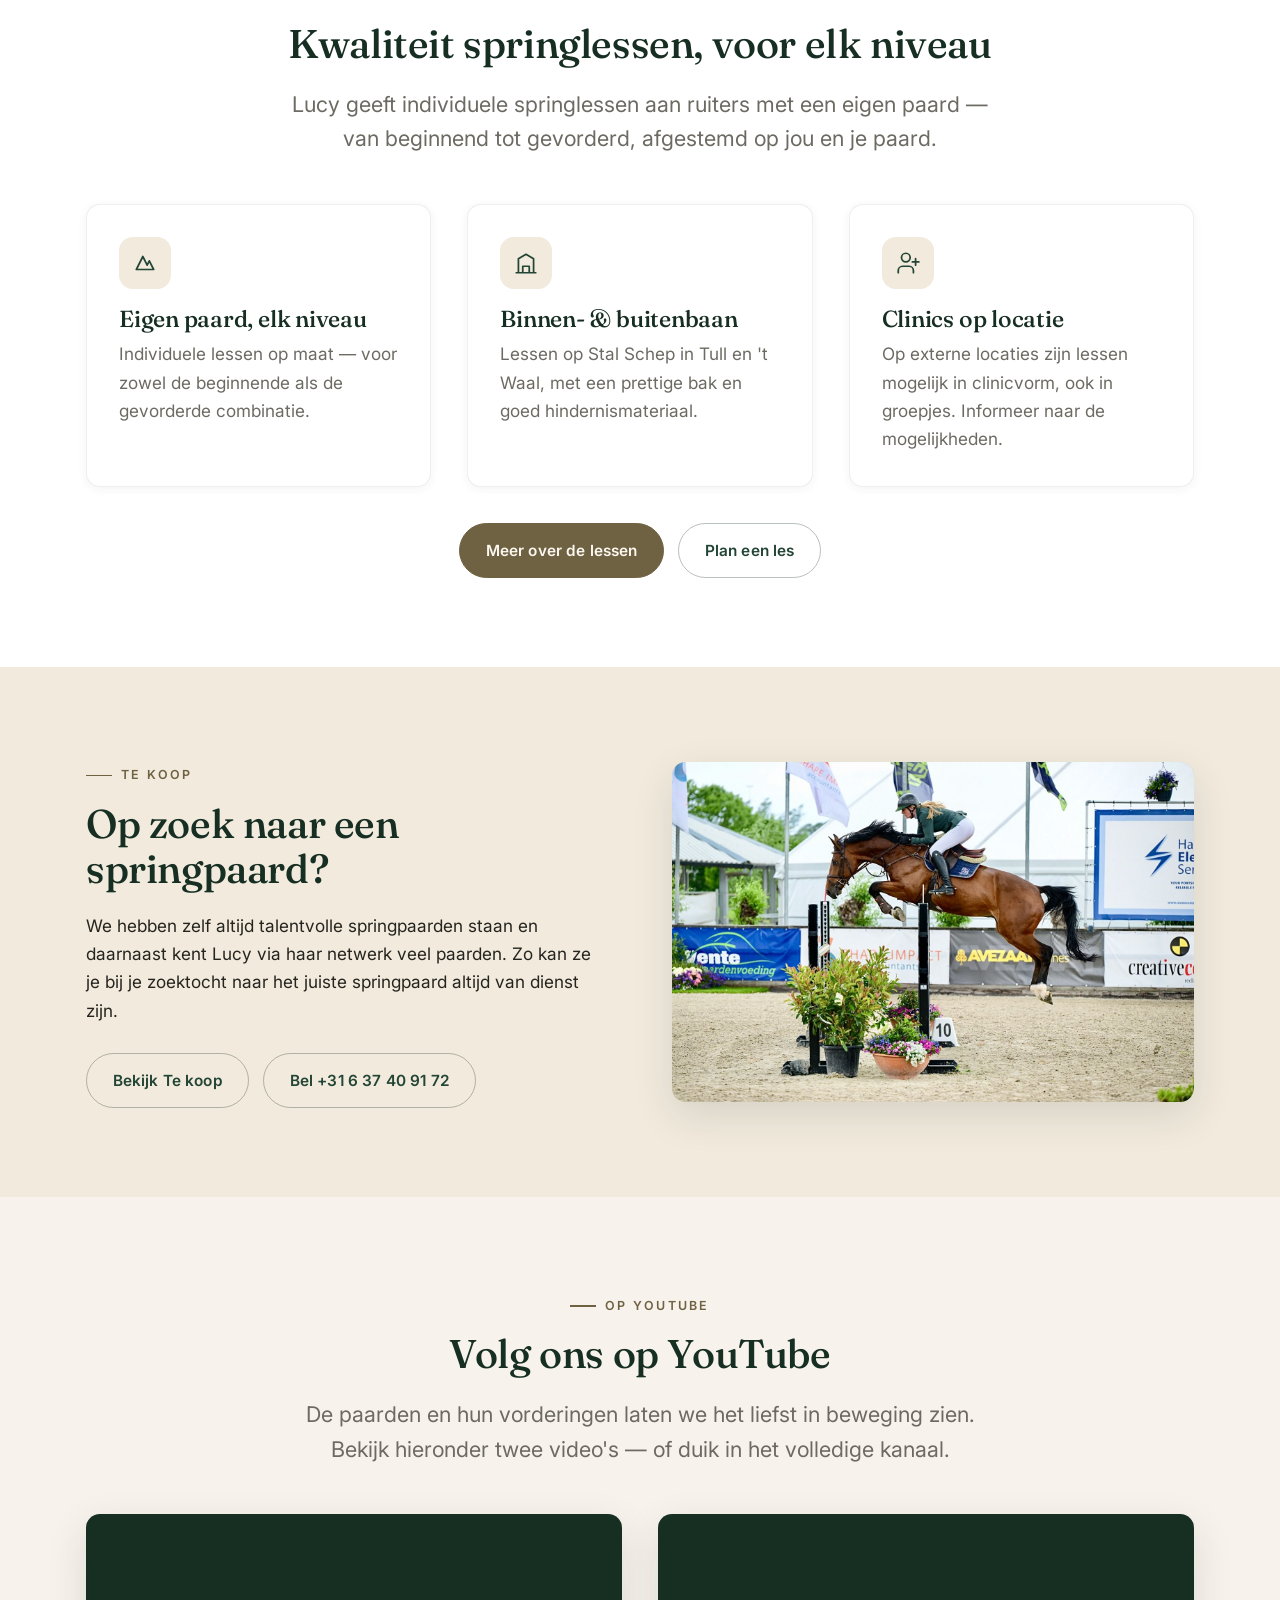
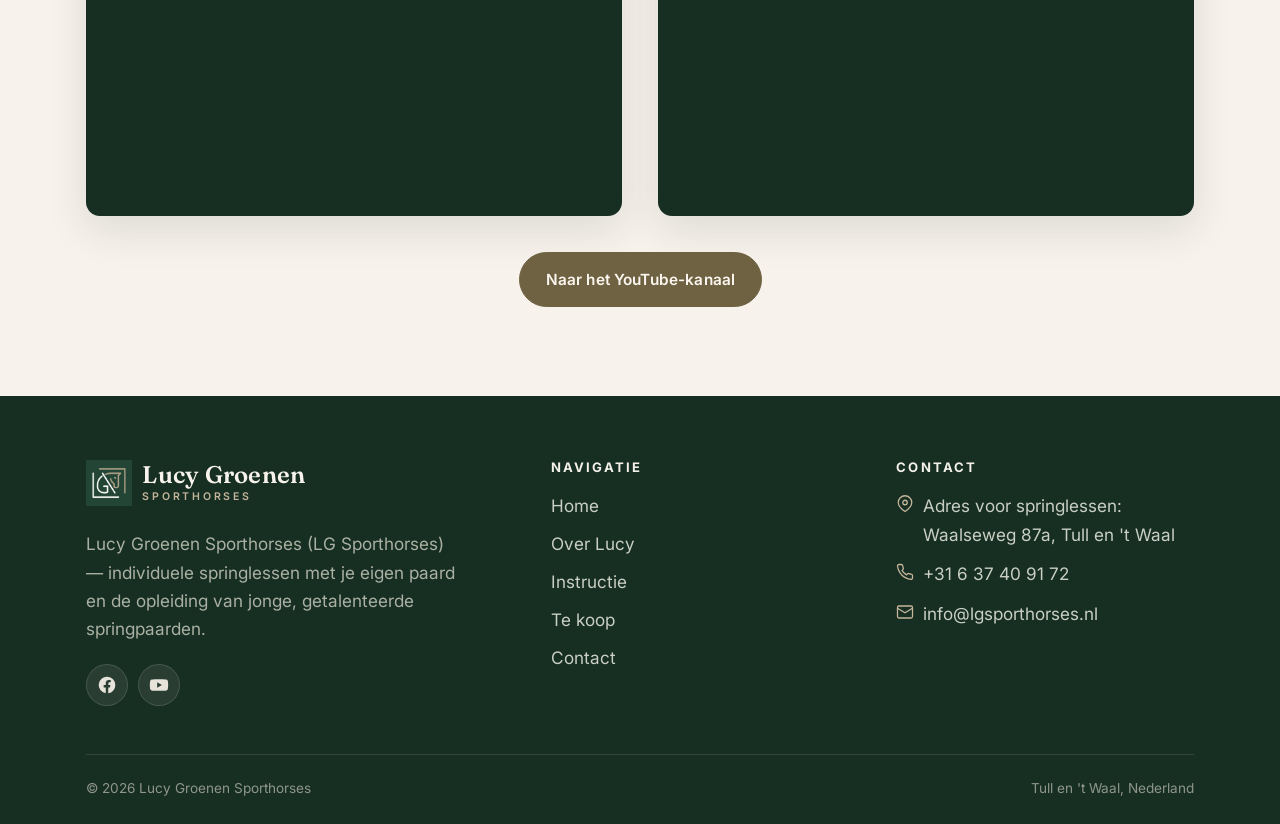
==== commit e80f77e6: "Lesadres overal expliciet gelabeld als 'Adres voor springlessen' Label toegevoegd in alle footers en" ====
--- a/index.html
+++ b/index.html
@@ -228,7 +228,7 @@
           <div class="footer-contact">
             <a href="https://maps.google.com/?q=Waalseweg+87a,+Tull+en+'t+Waal" target="_blank" rel="noopener">
               <svg viewBox="0 0 24 24" fill="none" stroke="currentColor" stroke-width="1.7" stroke-linecap="round" stroke-linejoin="round"><path d="M21 10c0 6-9 12-9 12s-9-6-9-12a9 9 0 0 1 18 0z"/><circle cx="12" cy="10" r="3"/></svg>
-              <span>Waalseweg 87a, Tull en 't Waal</span>
+              <span>Adres voor springlessen: Waalseweg 87a, Tull en 't Waal</span>
             </a>
             <a href="tel:+31637409172">
               <svg viewBox="0 0 24 24" fill="none" stroke="currentColor" stroke-width="1.7" stroke-linecap="round" stroke-linejoin="round"><path d="M22 16.9v3a2 2 0 0 1-2.2 2 19.8 19.8 0 0 1-8.6-3.1 19.5 19.5 0 0 1-6-6A19.8 19.8 0 0 1 2 4.2 2 2 0 0 1 4 2h3a2 2 0 0 1 2 1.7c.1 1 .4 1.9.7 2.8a2 2 0 0 1-.5 2.1L8 9.8a16 16 0 0 0 6 6l1.2-1.2a2 2 0 0 1 2.1-.5c.9.3 1.8.6 2.8.7a2 2 0 0 1 1.9 2.1z"/></svg>
--- a/css/style.css
+++ b/css/style.css
@@ -733,7 +733,8 @@
 .footer-list a { color: #C9CFC3; }
 .footer-list a:hover { color: #fff; }
 .footer-contact { display: grid; gap: 0.7rem; }
-.footer-contact a, .footer-contact span { color: #C9CFC3; display: inline-flex; gap: 0.55rem; align-items: flex-start; }
+.footer-contact a { color: #C9CFC3; display: inline-flex; gap: 0.55rem; align-items: flex-start; }
+.footer-contact span { color: #C9CFC3; min-width: 0; }
 .footer-contact svg { width: 18px; height: 18px; flex: none; margin-top: 3px; color: #C5B69A; }
 
 .socials { display: flex; gap: 0.65rem; margin-top: 1.25rem; }
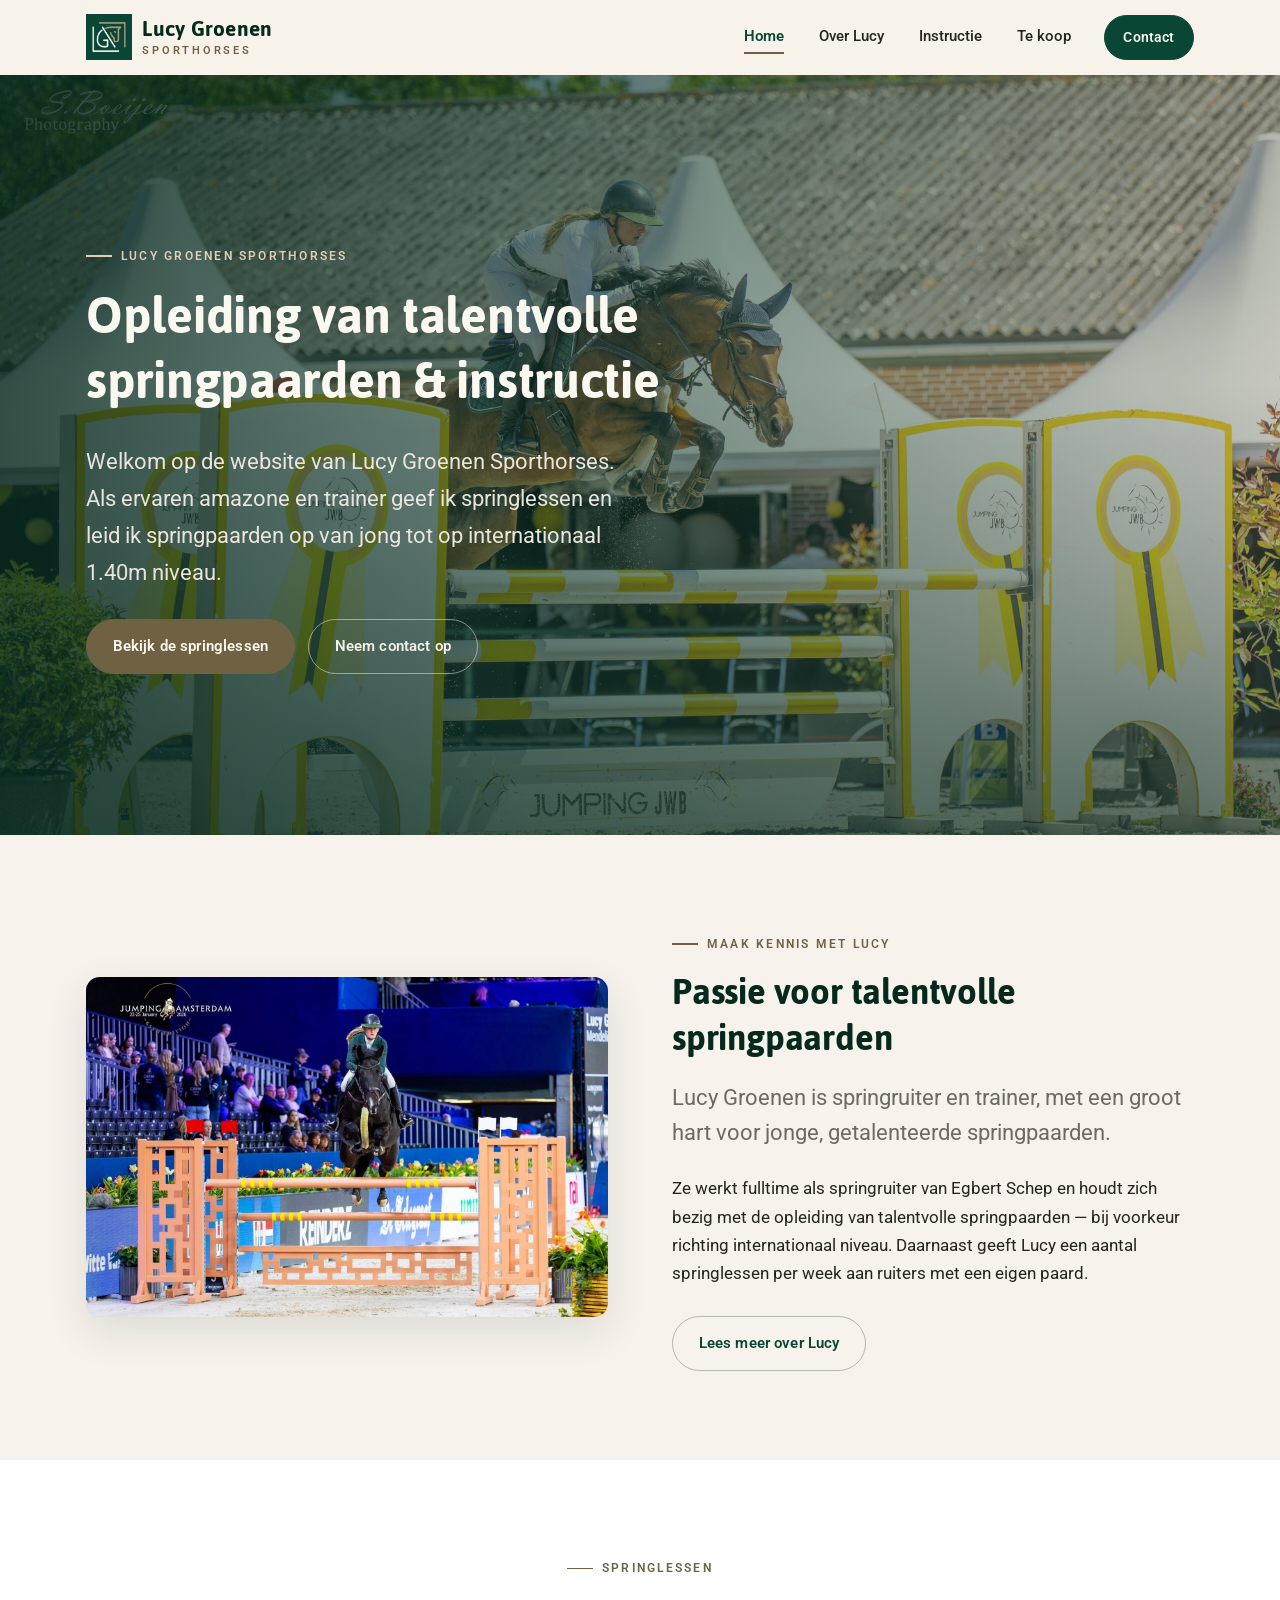
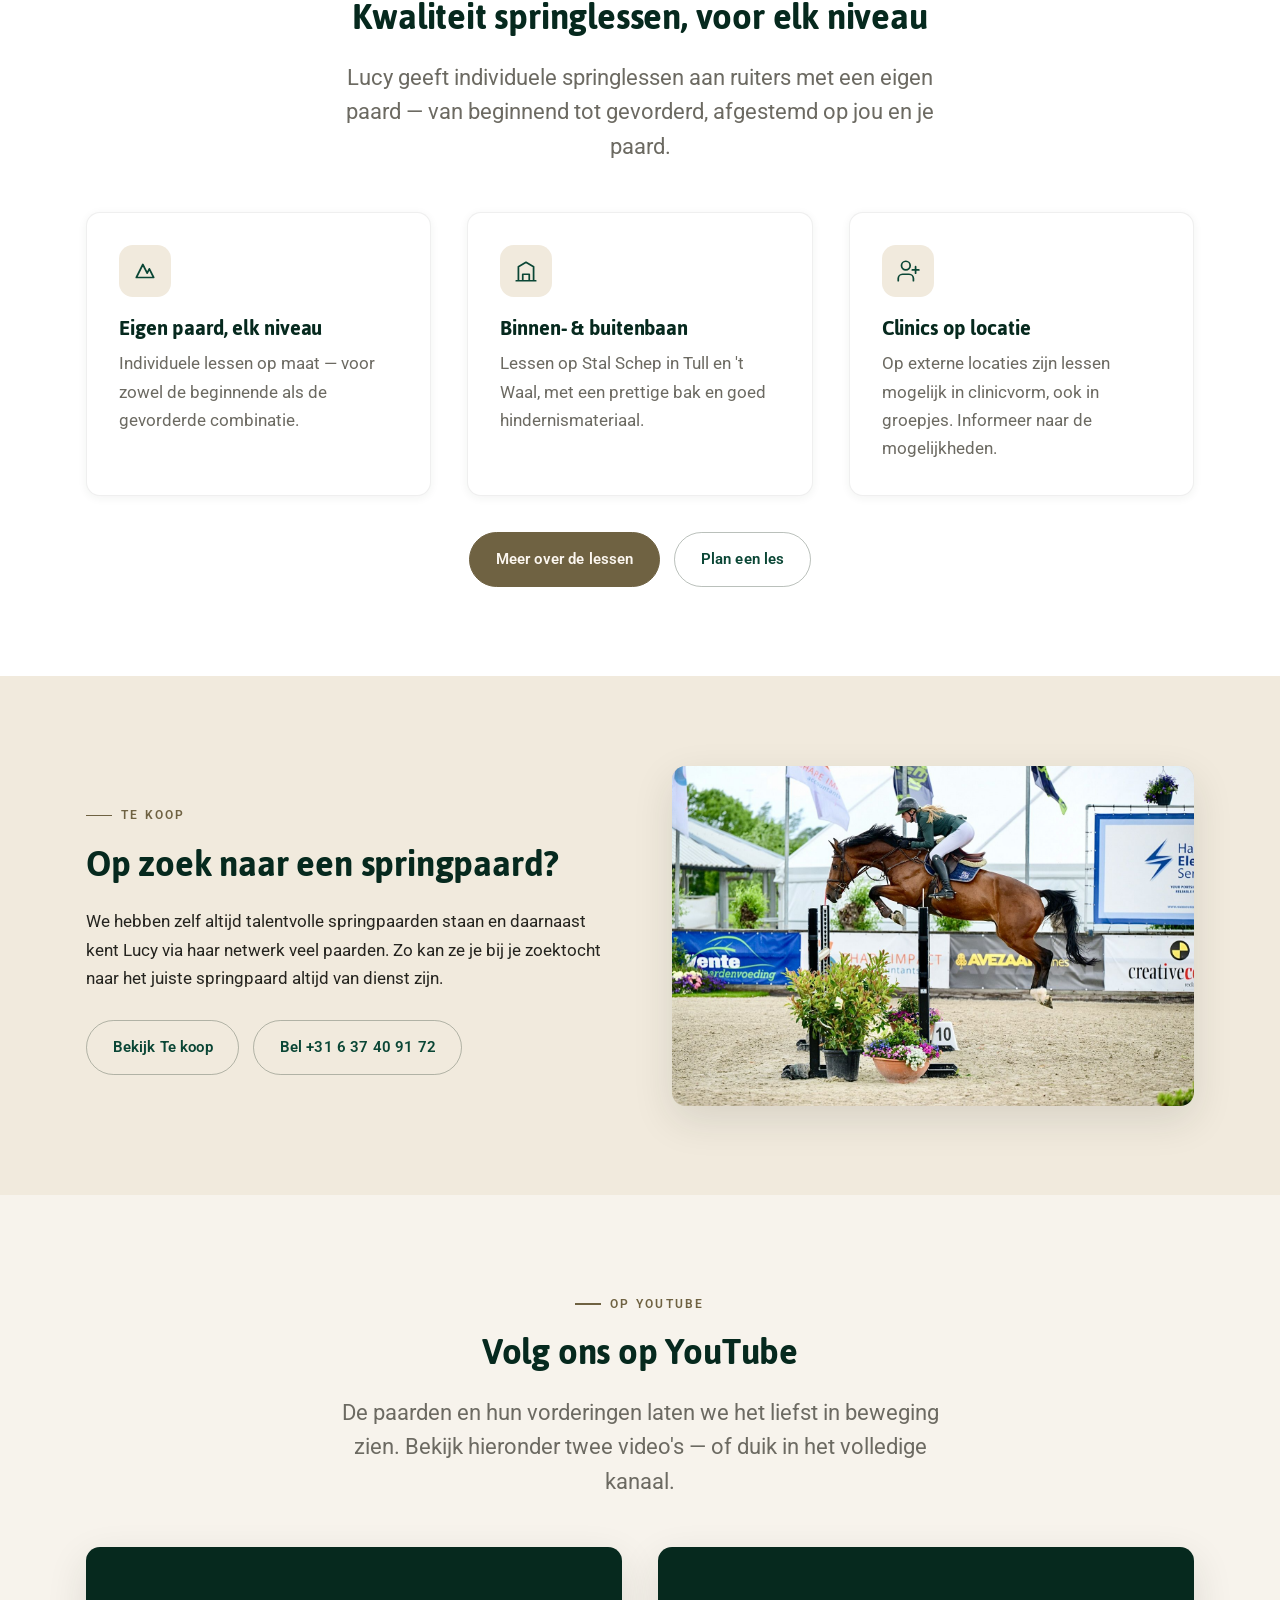
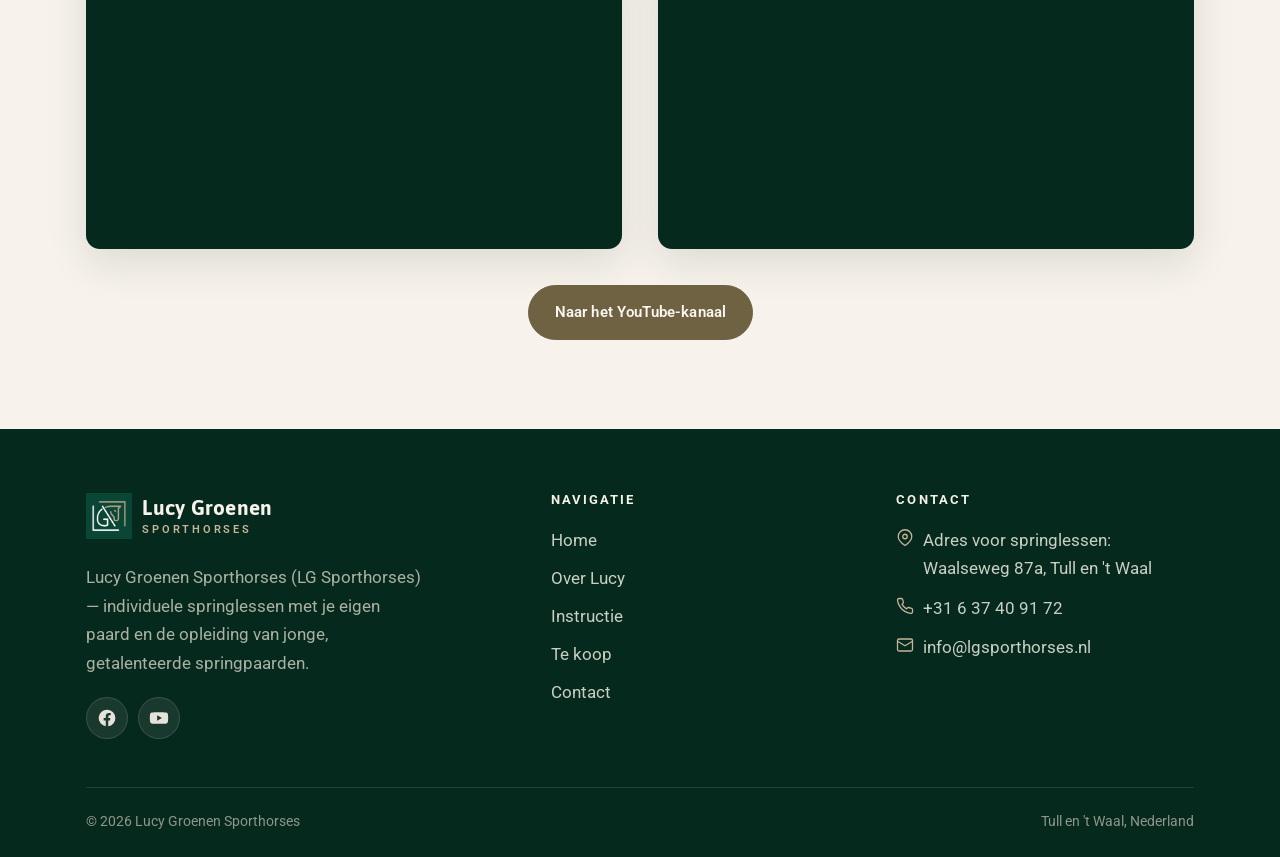
==== commit 78329c12: "Huisstijl conform handboek: merkkleuren en fonts Kleuren naar officiele handboekwaarden: groen #0A46" ====
--- a/index.html
+++ b/index.html
@@ -5,14 +5,14 @@
   <meta name="viewport" content="width=device-width, initial-scale=1.0" />
   <title>LG Sporthorses - Talentvolle springpaarden en instructie</title>
   <meta name="description" content="Lucy Groenen Sporthorses (LG Sporthorses): opleiding van talentvolle springpaarden en individuele springlessen op elk niveau. Lessen op Stal Schep in Tull en 't Waal en clinics op locatie." />
-  <meta name="theme-color" content="#234535" />
+  <meta name="theme-color" content="#0A4635" />
   <link rel="icon" type="image/png" sizes="64x64" href="images/favicon-64.png" />
   <link rel="icon" type="image/png" sizes="512x512" href="images/icon-512.png" />
   <link rel="apple-touch-icon" href="images/apple-touch-icon.png" />
   <script>document.documentElement.classList.add("js");</script>
   <link rel="preconnect" href="https://fonts.googleapis.com" />
   <link rel="preconnect" href="https://fonts.gstatic.com" crossorigin />
-  <link href="https://fonts.googleapis.com/css2?family=Fraunces:opsz,wght@9..144,400;9..144,500;9..144,600&family=Inter:wght@400;500;600;700&display=swap" rel="stylesheet" />
+  <link href="https://fonts.googleapis.com/css2?family=Jaldi:wght@400;700&family=Roboto:wght@300;400;500;700;900&display=swap" rel="stylesheet" />
   <link rel="stylesheet" href="css/style.css" />
 </head>
 <body data-page="home">
--- a/css/style.css
+++ b/css/style.css
@@ -13,15 +13,16 @@
   --sand-deep:   #D8C7AC;
 
   /* Merkkleuren — afgeleid uit het LG Sporthorses logo */
-  --forest:      #234535;   /* merkgroen (PANTONE 3435 C) */
-  --forest-700:  #1E3B2D;
-  --forest-900:  #172E23;
-  --sage:        #6E8270;
+  --forest:      #0A4635;   /* merkgroen — PANTONE 3435 C (huisstijlhandboek) */
+  --forest-700:  #08392B;
+  --forest-900:  #06291E;
+  --sage:        #5E7A66;
   --sage-soft:   #AFBCA6;
 
-  --gold:        #B0A287;   /* merkgoud / zand (PANTONE 2324 C) */
+  --gold:        #B1A283;   /* merkgoud / zand — PANTONE 2324 C (huisstijlhandboek) */
   --gold-ink:    #6F6242;   /* donkerder goud — leesbaar voor tekst/links */
   --gold-btn:    #7C6E4D;   /* accentknop met witte tekst */
+  --navy:        #002454;   /* PANTONE 655 C — derde merkkleur */
   /* aliassen zodat bestaande regels het merkgoud gebruiken */
   --leather:     #6F6242;
   --leather-600: #5C5236;
@@ -31,9 +32,9 @@
   --line:        rgba(37, 36, 31, 0.12);
   --line-soft:   rgba(37, 36, 31, 0.07);
 
-  /* Typografie */
-  --font-head: "Fraunces", "Cormorant Garamond", Georgia, "Times New Roman", serif;
-  --font-body: "Inter", -apple-system, BlinkMacSystemFont, "Segoe UI", Roboto, Helvetica, Arial, sans-serif;
+  /* Typografie — huisstijl: Jaldi (koppen) + Roboto (tekst) */
+  --font-head: "Jaldi", "Segoe UI", Tahoma, sans-serif;
+  --font-body: "Roboto", -apple-system, BlinkMacSystemFont, "Segoe UI", Helvetica, Arial, sans-serif;
 
   /* Maatvoering */
   --maxw: 1180px;
@@ -75,9 +76,9 @@
 
 h1, h2, h3, h4 {
   font-family: var(--font-head);
-  font-weight: 500;
-  line-height: 1.12;
-  letter-spacing: -0.01em;
+  font-weight: 700;
+  line-height: 1.14;
+  letter-spacing: -0.005em;
   color: var(--forest-900);
   margin: 0 0 0.5em;
 }
@@ -251,14 +252,14 @@
   width: 46px;
   height: 46px;
   overflow: hidden;
-  background: #234535;
+  background: #0A4635;
 }
 .brand__mark img { width: 100%; height: 100%; object-fit: cover; display: block; }
 .brand__text { display: inline-flex; flex-direction: column; }
 .brand__name {
   font-family: var(--font-head);
-  font-size: 1.4rem;
-  font-weight: 600;
+  font-size: 1.5rem;
+  font-weight: 700;
   letter-spacing: 0.01em;
 }
 .brand__tag {
@@ -353,7 +354,7 @@
   /* Achtergrondfoto: plaats een eigen foto op images/hero.jpg.
      Zonder foto blijft de rustige verloop-achtergrond zichtbaar. */
   background-image:
-    linear-gradient(115deg, rgba(20, 40, 31, 0.88) 0%, rgba(23, 45, 35, 0.50) 48%, rgba(176, 162, 135, 0.22) 100%),
+    linear-gradient(115deg, rgba(6, 41, 30, 0.88) 0%, rgba(10, 55, 42, 0.50) 48%, rgba(176, 162, 135, 0.22) 100%),
     radial-gradient(120% 120% at 80% 10%, rgba(176, 162, 135, 0.28), transparent 55%),
     url("../images/hero.jpg");
   background-size: cover;
@@ -364,7 +365,7 @@
   content: "";
   position: absolute;
   inset: 0;
-  background: linear-gradient(180deg, transparent 40%, rgba(20, 40, 31, 0.60) 100%);
+  background: linear-gradient(180deg, transparent 40%, rgba(6, 41, 30, 0.60) 100%);
 }
 .hero__inner { max-width: 42rem; position: relative; z-index: 1; }
 .hero h1 { color: #FBF8F1; margin-bottom: 0.5em; }
@@ -392,7 +393,7 @@
   z-index: -1;
   background-color: var(--forest-700);
   background-image:
-    linear-gradient(120deg, rgba(20, 40, 31, 0.92) 0%, rgba(23, 45, 35, 0.66) 60%, rgba(176, 162, 135, 0.24) 100%),
+    linear-gradient(120deg, rgba(6, 41, 30, 0.92) 0%, rgba(10, 55, 42, 0.66) 60%, rgba(176, 162, 135, 0.24) 100%),
     url("../images/hero.jpg");
   background-size: cover;
   background-position: center 30%;
@@ -466,7 +467,7 @@
   box-shadow: var(--shadow-md);
   min-height: 340px;
   background:
-    linear-gradient(140deg, rgba(35, 69, 53, 0.16), rgba(176, 162, 135, 0.20)),
+    linear-gradient(140deg, rgba(10, 70, 53, 0.16), rgba(176, 162, 135, 0.20)),
     var(--sand);
 }
 .split__media img { width: 100%; height: 100%; object-fit: cover; position: absolute; inset: 0; }
@@ -491,7 +492,7 @@
   border-radius: var(--radius);
   overflow: hidden;
   background:
-    linear-gradient(140deg, rgba(35, 69, 53, 0.15), rgba(176, 162, 135, 0.16)),
+    linear-gradient(140deg, rgba(10, 70, 53, 0.15), rgba(176, 162, 135, 0.16)),
     var(--sand);
   box-shadow: var(--shadow-sm);
   aspect-ratio: 4 / 3;
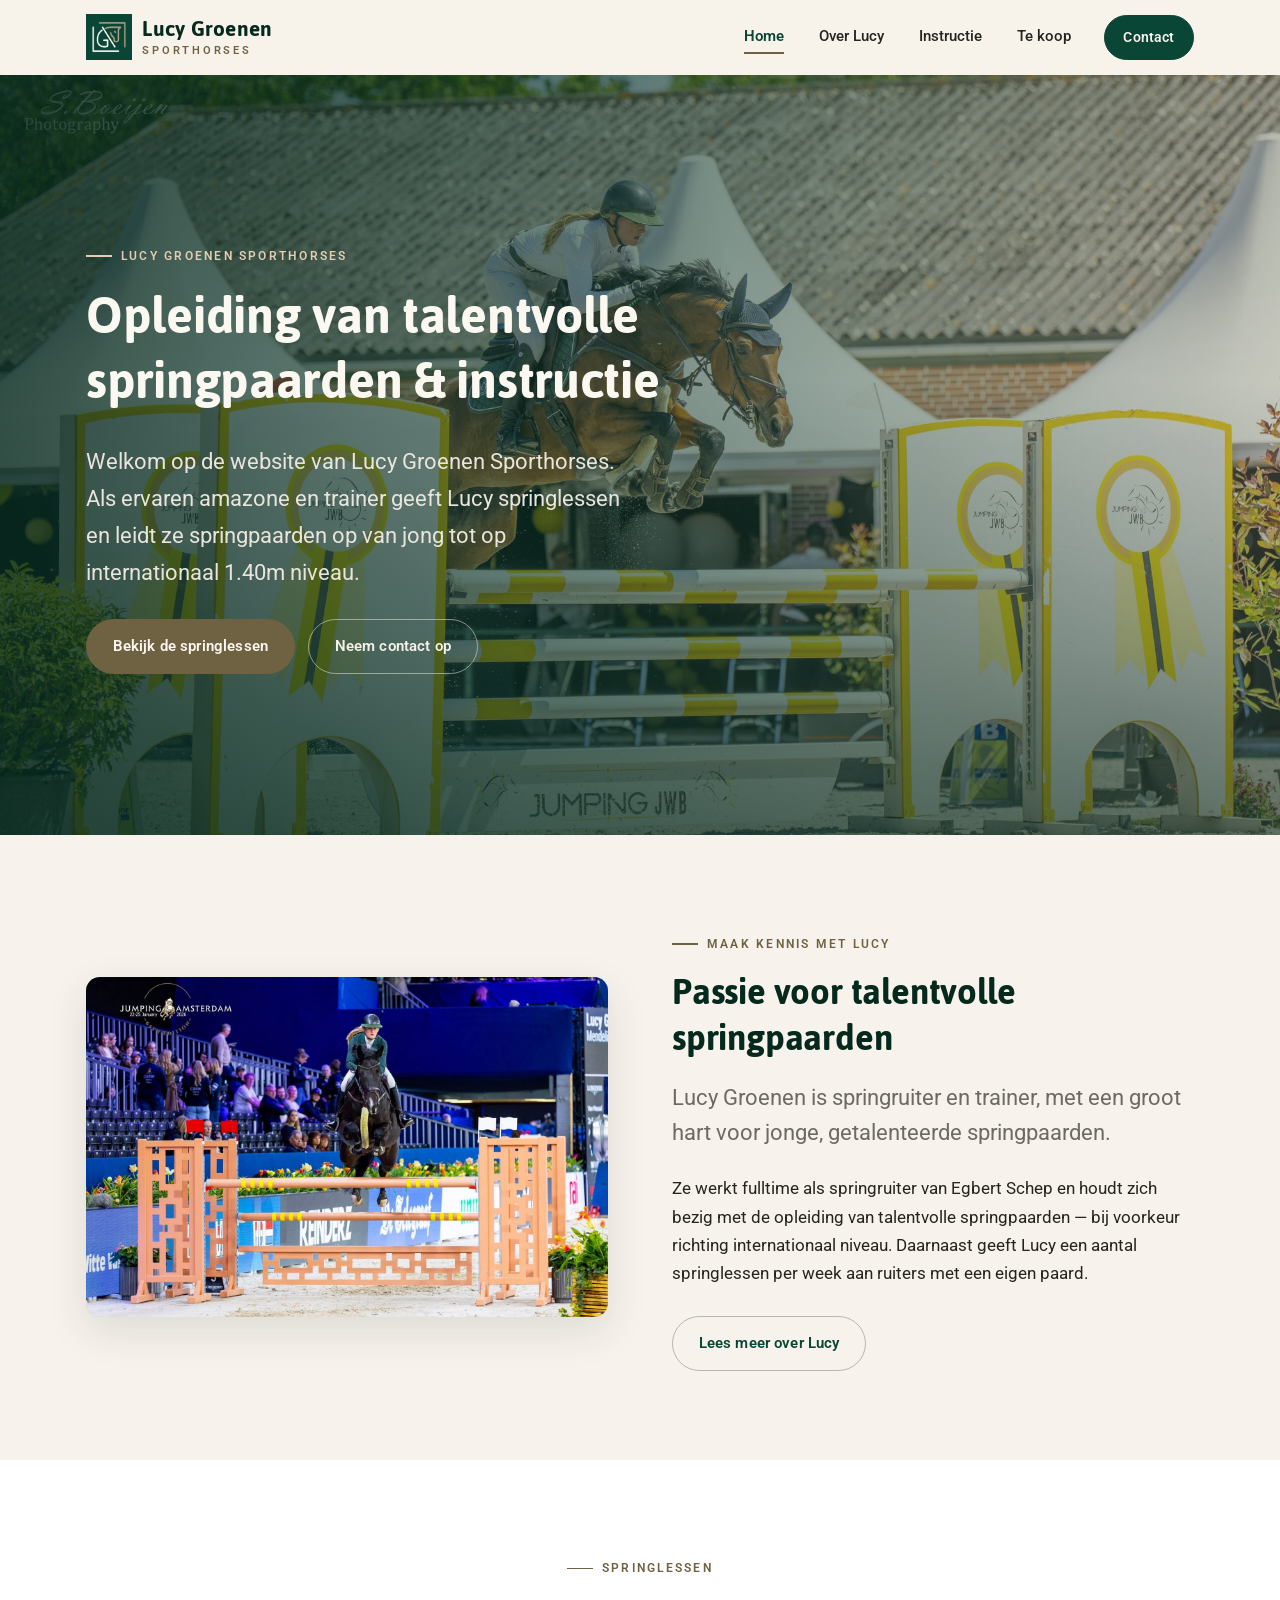
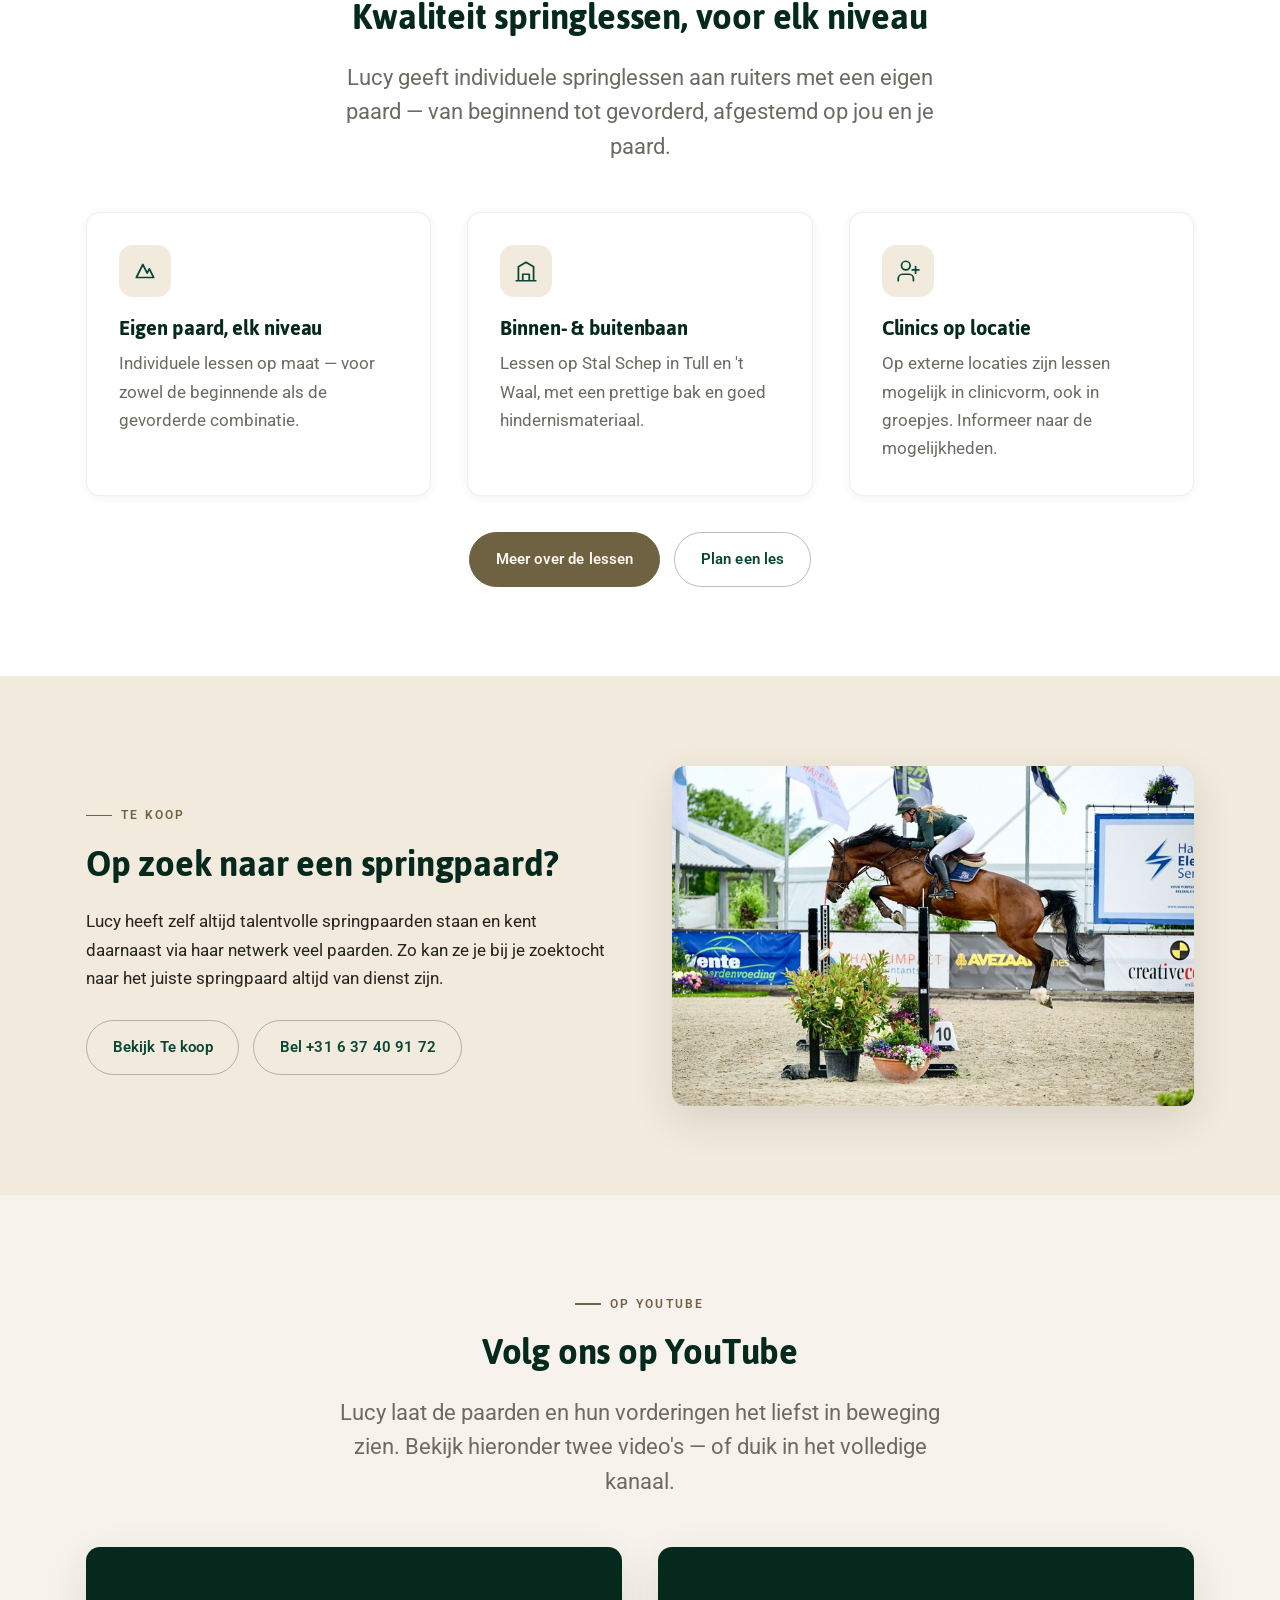
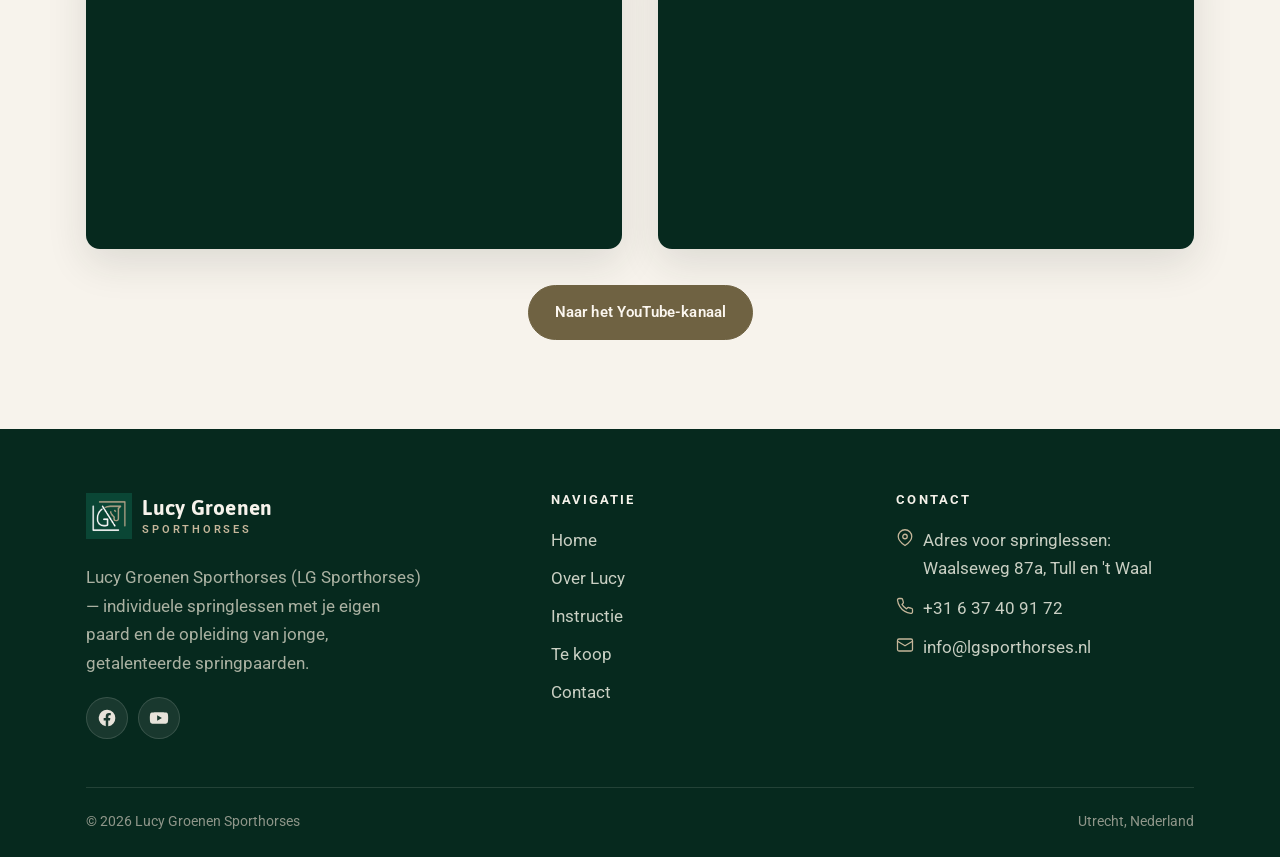
==== commit 5472b5ac: "Teksten naar derde persoon en footer-plaats naar Utrecht Ik/wij-vormen over Lucy omgezet naar derde " ====
--- a/index.html
+++ b/index.html
@@ -53,7 +53,7 @@
           <h1>Opleiding van talentvolle springpaarden &amp; instructie</h1>
           <p class="hero__sub">
             Welkom op de website van Lucy Groenen Sporthorses. Als ervaren
-            amazone en trainer geef ik springlessen en leid ik springpaarden op
+            amazone en trainer geeft Lucy springlessen en leidt ze springpaarden op
             van jong tot op internationaal 1.40m niveau.
           </p>
           <div class="btn-row">
@@ -143,8 +143,8 @@
             <span class="eyebrow">Te koop</span>
             <h2>Op zoek naar een springpaard?</h2>
             <p>
-              We hebben zelf altijd talentvolle springpaarden staan en daarnaast
-              kent Lucy via haar netwerk veel paarden. Zo kan ze je bij je
+              Lucy heeft zelf altijd talentvolle springpaarden staan en
+              kent daarnaast via haar netwerk veel paarden. Zo kan ze je bij je
               zoektocht naar het juiste springpaard altijd van dienst zijn.
             </p>
             <div class="btn-row">
@@ -166,7 +166,7 @@
           <span class="eyebrow">Op YouTube</span>
           <h2>Volg ons op YouTube</h2>
           <p class="lead" style="margin-inline:auto;">
-            De paarden en hun vorderingen laten we het liefst in beweging zien.
+            Lucy laat de paarden en hun vorderingen het liefst in beweging zien.
             Bekijk hieronder twee video's — of duik in het volledige kanaal.
           </p>
         </div>
@@ -244,7 +244,7 @@
 
       <div class="footer-bottom">
         <span>&copy; <span id="year">2026</span> Lucy Groenen Sporthorses</span>
-        <span>Tull en 't Waal, Nederland</span>
+        <span>Utrecht, Nederland</span>
       </div>
     </div>
   </footer>
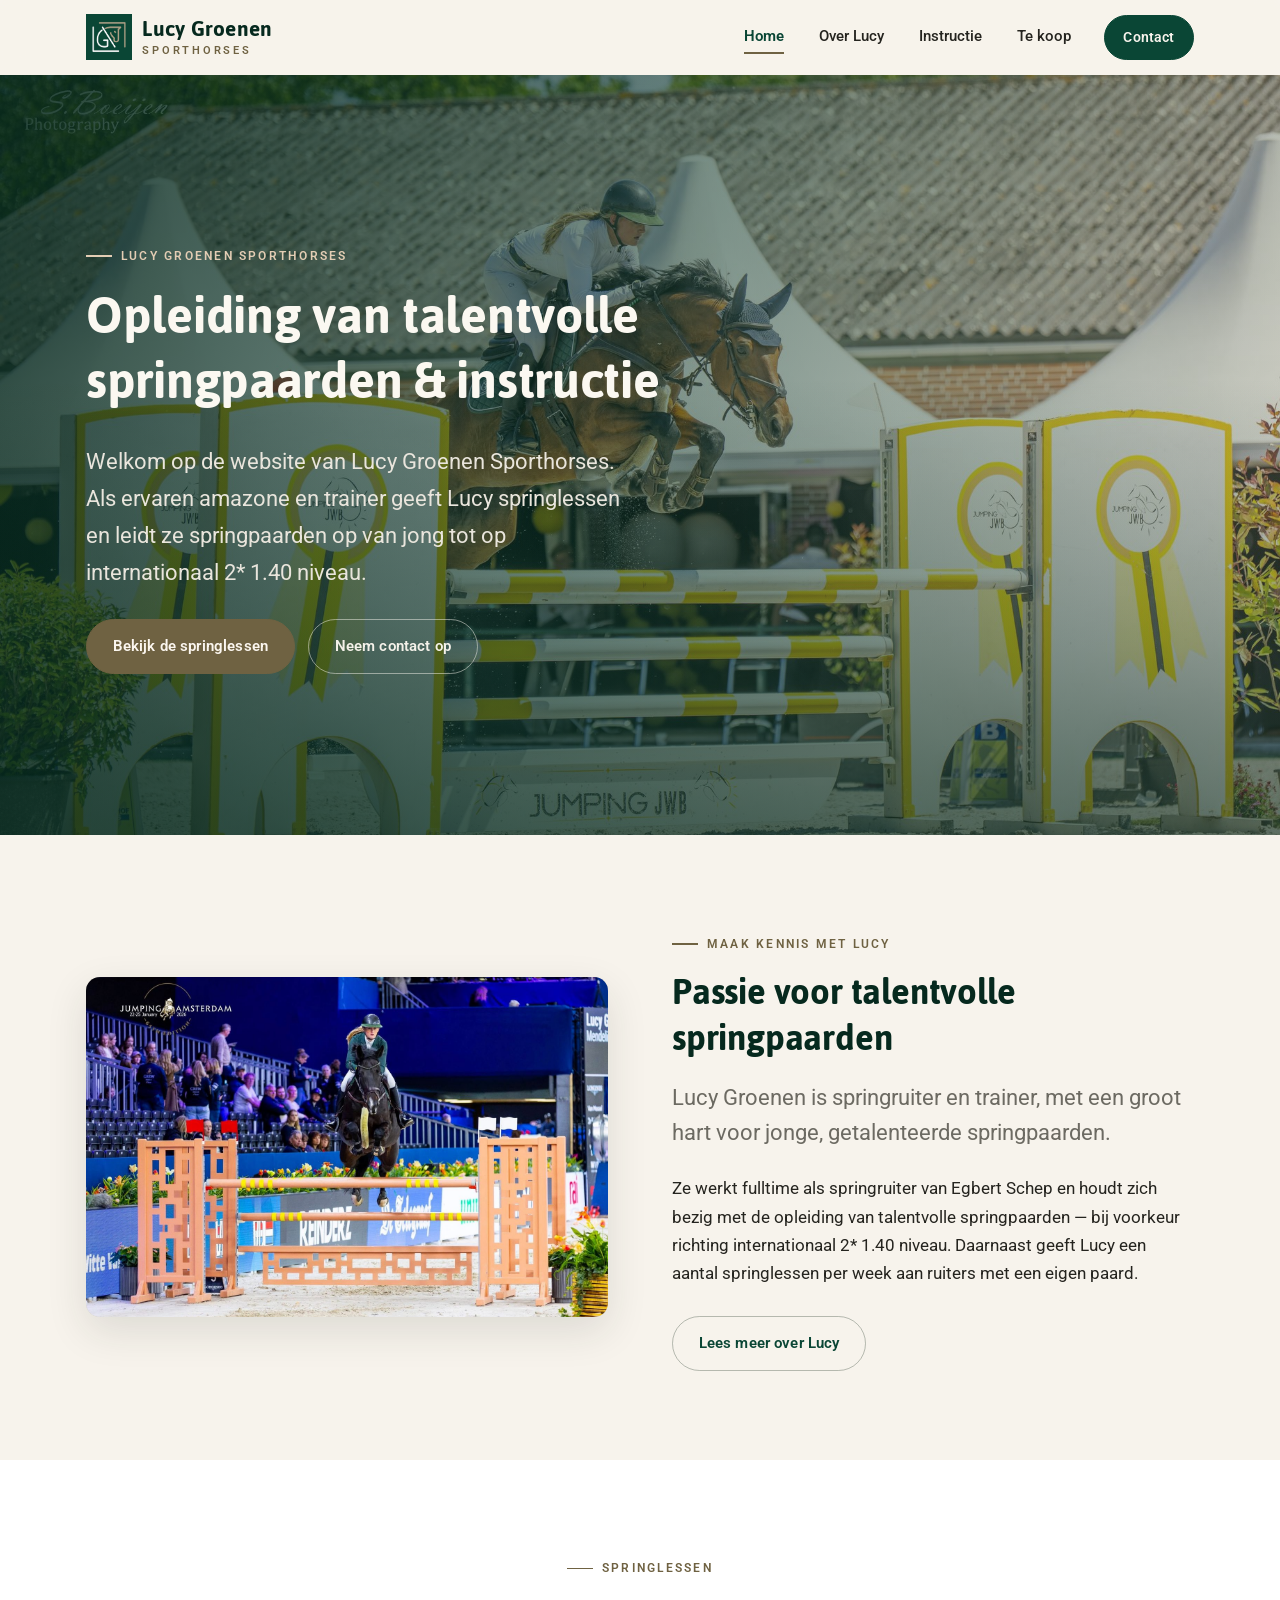
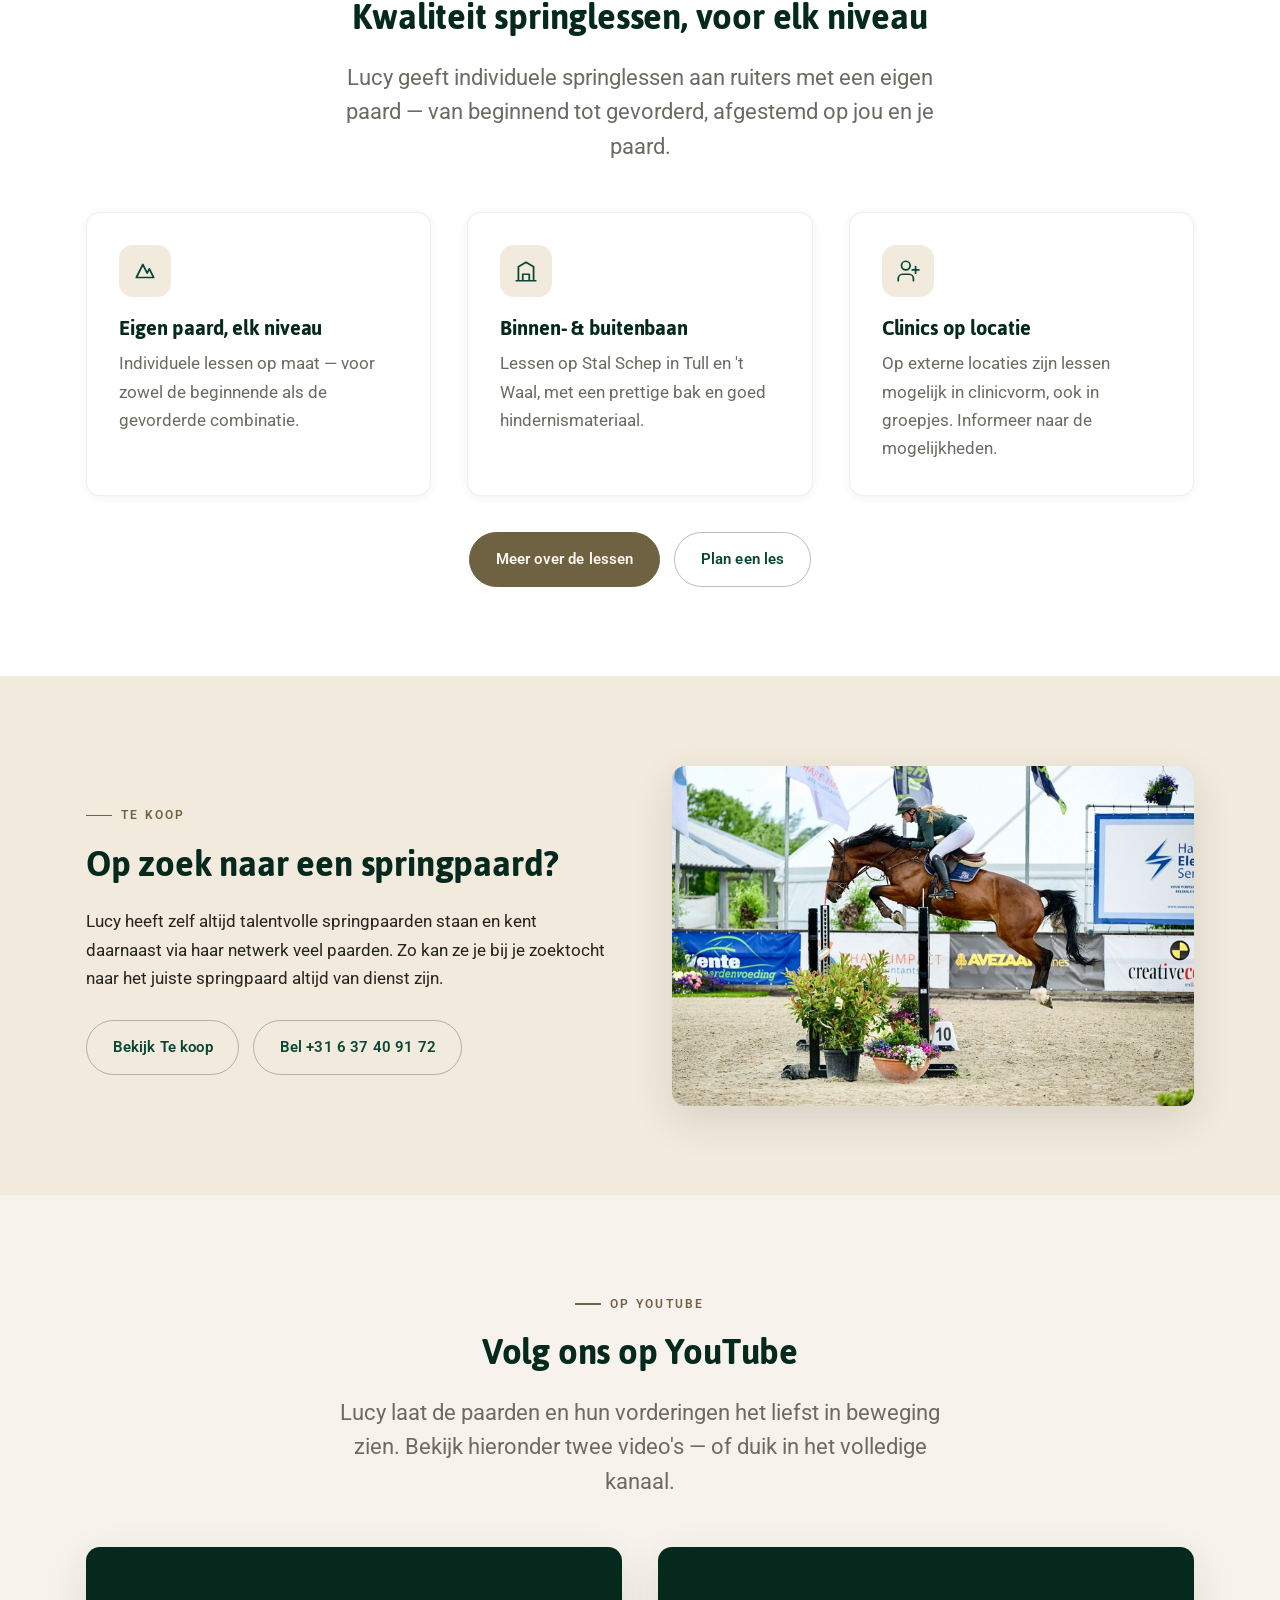
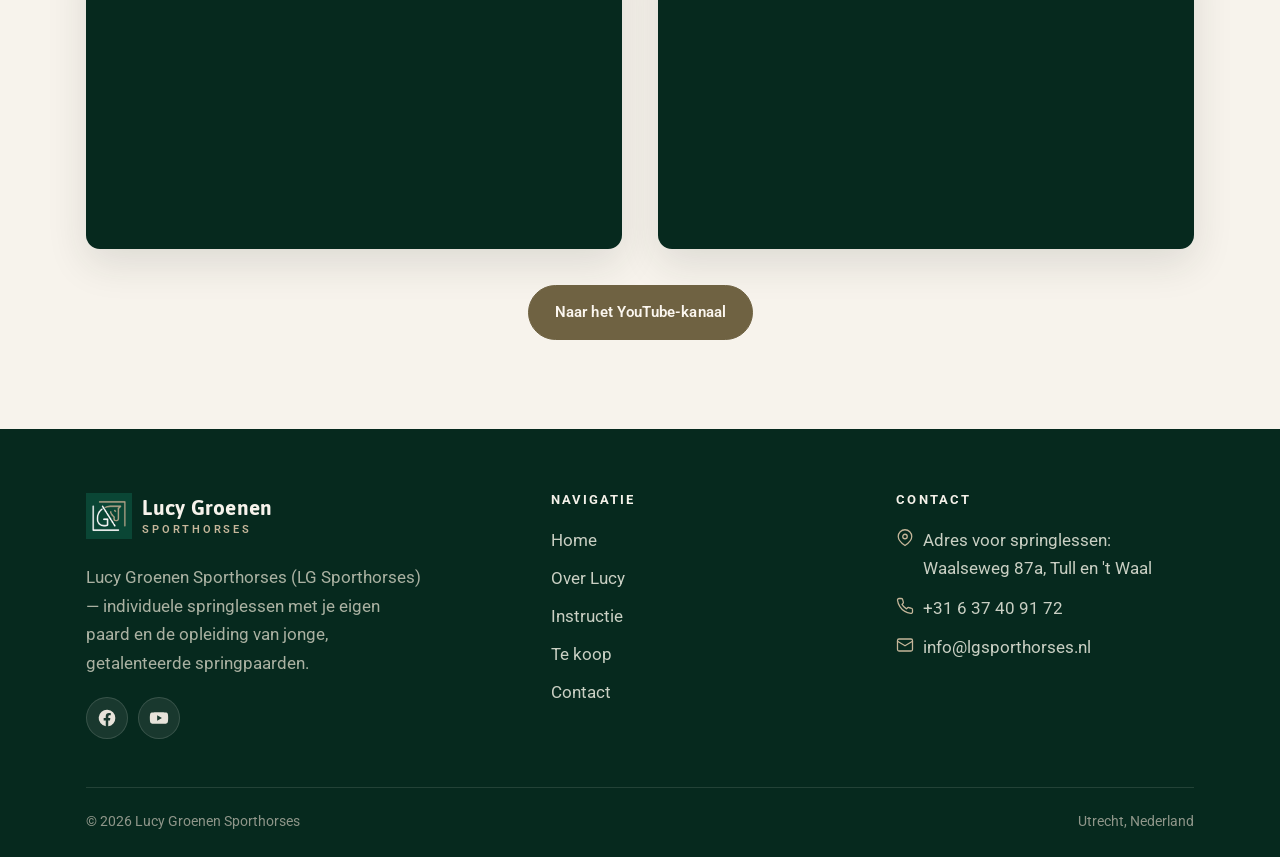
==== commit 1ce036e6: "Niveau-vermelding aangepast naar 'internationaal 2* 1.40 niveau' Co-Authored-By: Claude Opus 4.8 <no" ====
--- a/index.html
+++ b/index.html
@@ -54,7 +54,7 @@
           <p class="hero__sub">
             Welkom op de website van Lucy Groenen Sporthorses. Als ervaren
             amazone en trainer geeft Lucy springlessen en leidt ze springpaarden op
-            van jong tot op internationaal 1.40m niveau.
+            van jong tot op internationaal 2* 1.40 niveau.
           </p>
           <div class="btn-row">
             <a class="btn btn--leather" href="instructie.html">Bekijk de springlessen</a>
@@ -81,7 +81,7 @@
             <p>
               Ze werkt fulltime als springruiter van Egbert Schep en houdt zich
               bezig met de opleiding van talentvolle springpaarden — bij voorkeur
-              richting internationaal niveau. Daarnaast geeft Lucy een aantal
+              richting internationaal 2* 1.40 niveau. Daarnaast geeft Lucy een aantal
               springlessen per week aan ruiters met een eigen paard.
             </p>
             <div class="btn-row">
@@ -250,5 +250,8 @@
   </footer>
 
   <script src="js/main.js"></script>
+  <!-- Cloudflare Web Analytics -->
+  <script defer src="https://static.cloudflareinsights.com/beacon.min.js" data-cf-beacon='{"token": "3d1fcbd9781a4af0aa8eb099ffec4ae8"}'></script>
+  <!-- End Cloudflare Web Analytics -->
 </body>
 </html>
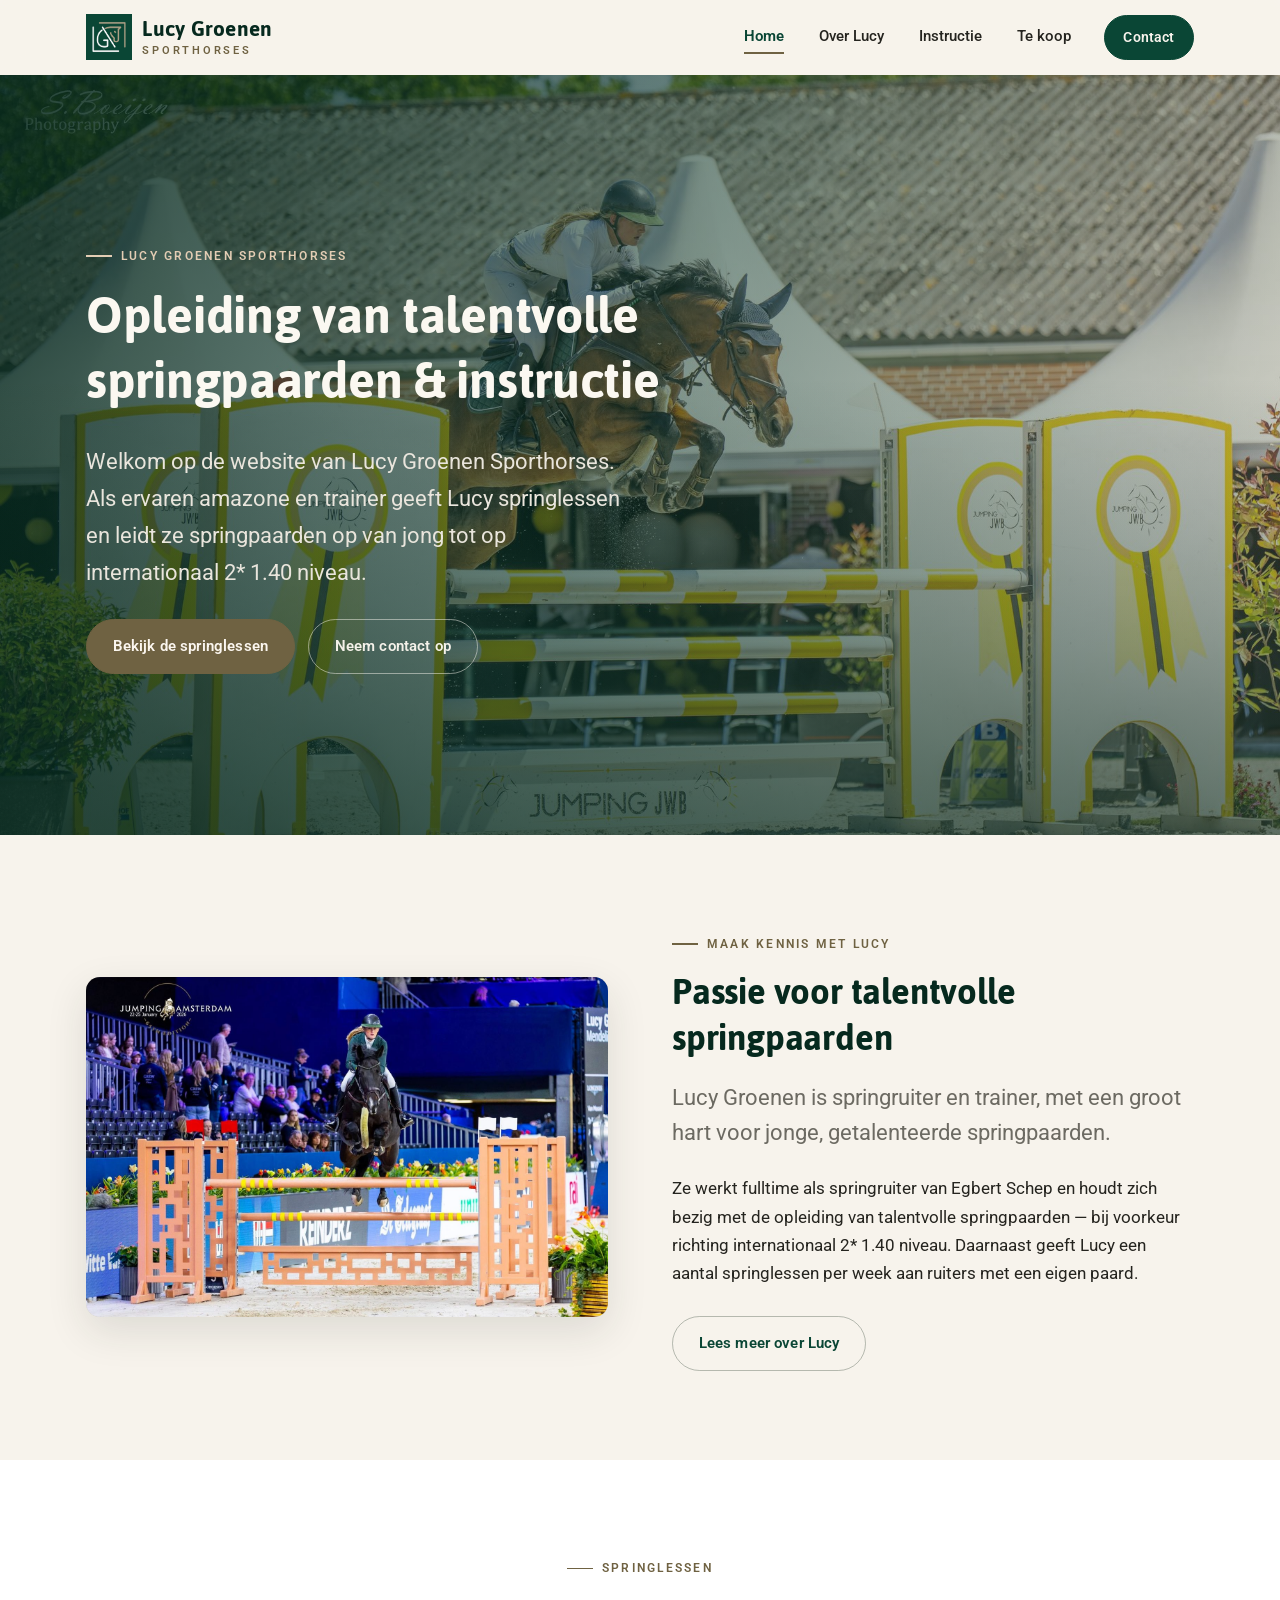
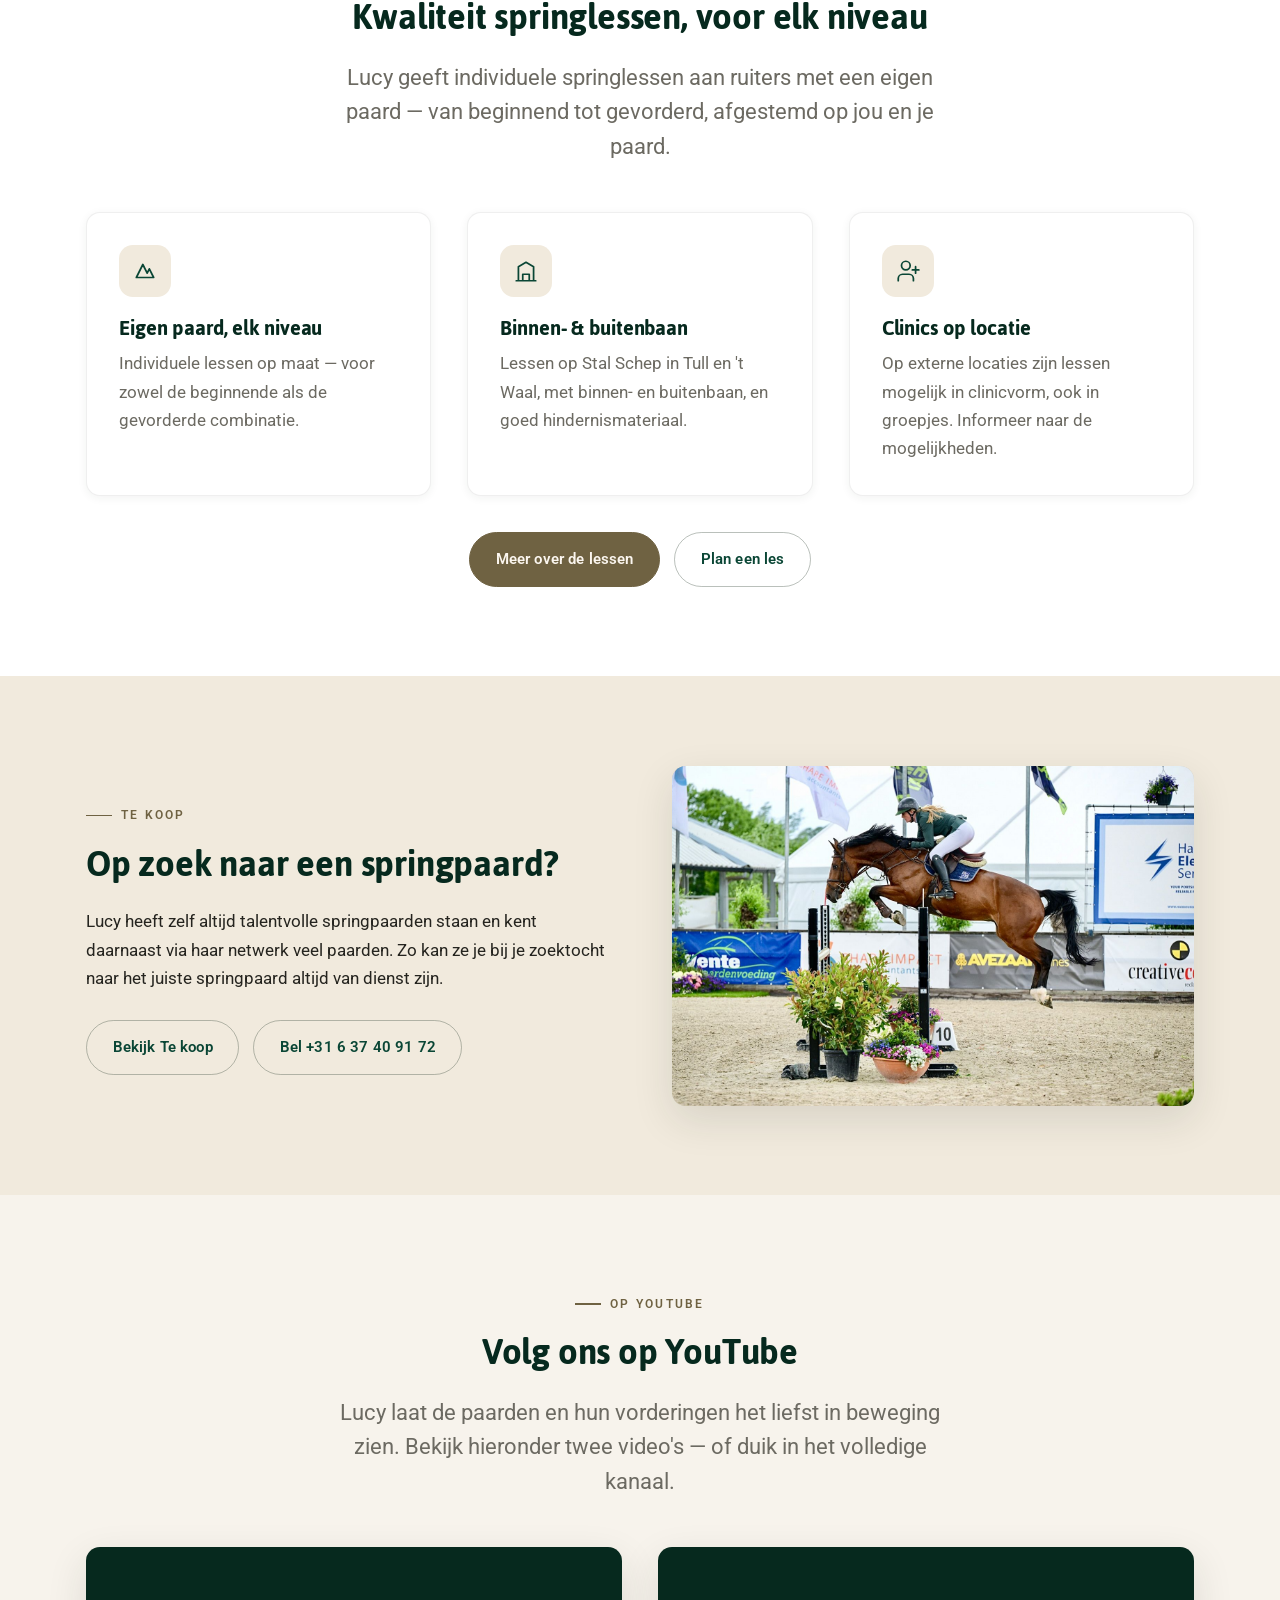
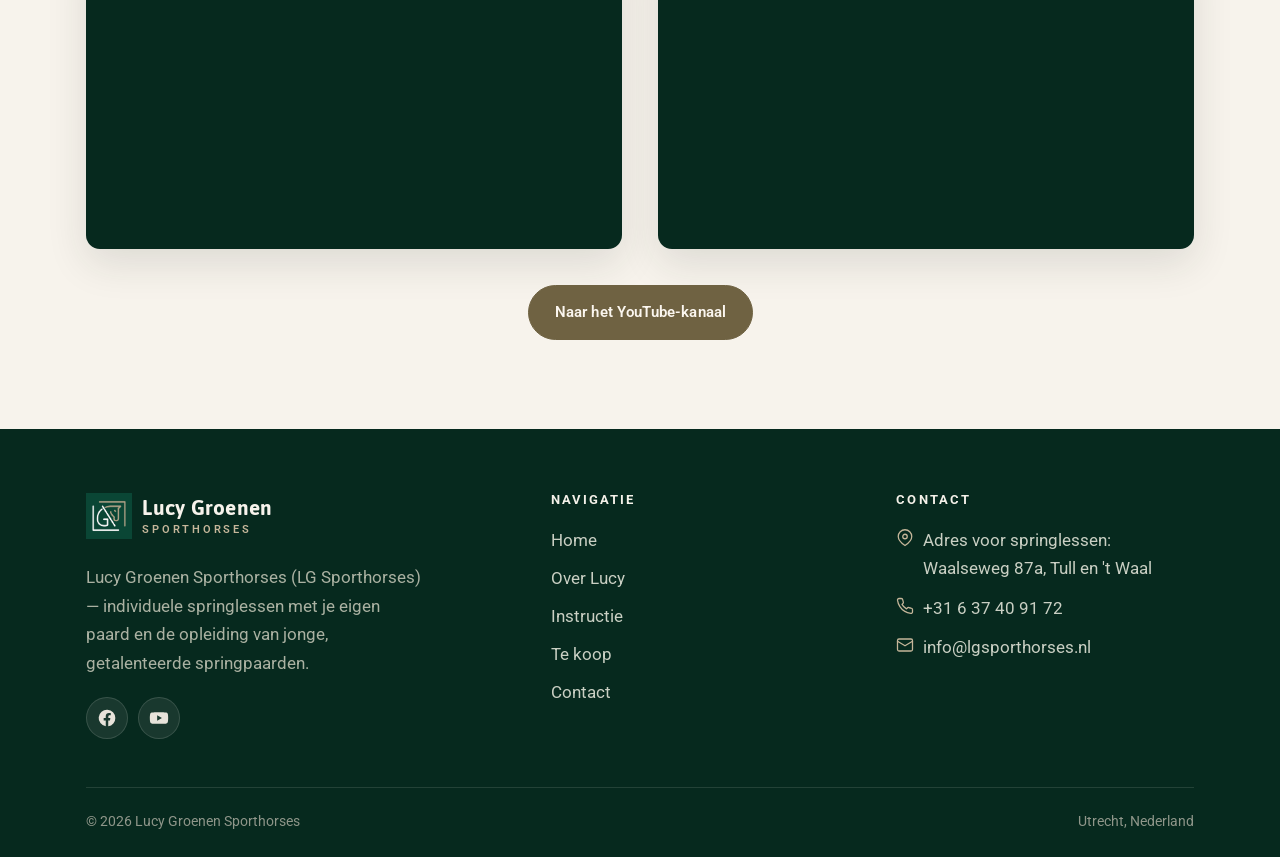
==== commit 86dfa0d0: "Homepage: springlessen-kaart vermeldt nu binnen- en buitenbaan Co-Authored-By: Claude Opus 4.8 <nore" ====
--- a/index.html
+++ b/index.html
@@ -117,7 +117,7 @@
               <svg viewBox="0 0 24 24" fill="none" stroke="currentColor" stroke-width="1.6" stroke-linecap="round" stroke-linejoin="round"><path d="M3 21h18M5 21V8l7-4 7 4v13M9 21v-6h6v6"/></svg>
             </div>
             <h3>Binnen- &amp; buitenbaan</h3>
-            <p>Lessen op Stal Schep in Tull en 't Waal, met een prettige bak en goed hindernismateriaal.</p>
+            <p>Lessen op Stal Schep in Tull en 't Waal, met binnen- en buitenbaan, en goed hindernismateriaal.</p>
           </div>
           <div class="card reveal">
             <div class="card__icon" aria-hidden="true">
